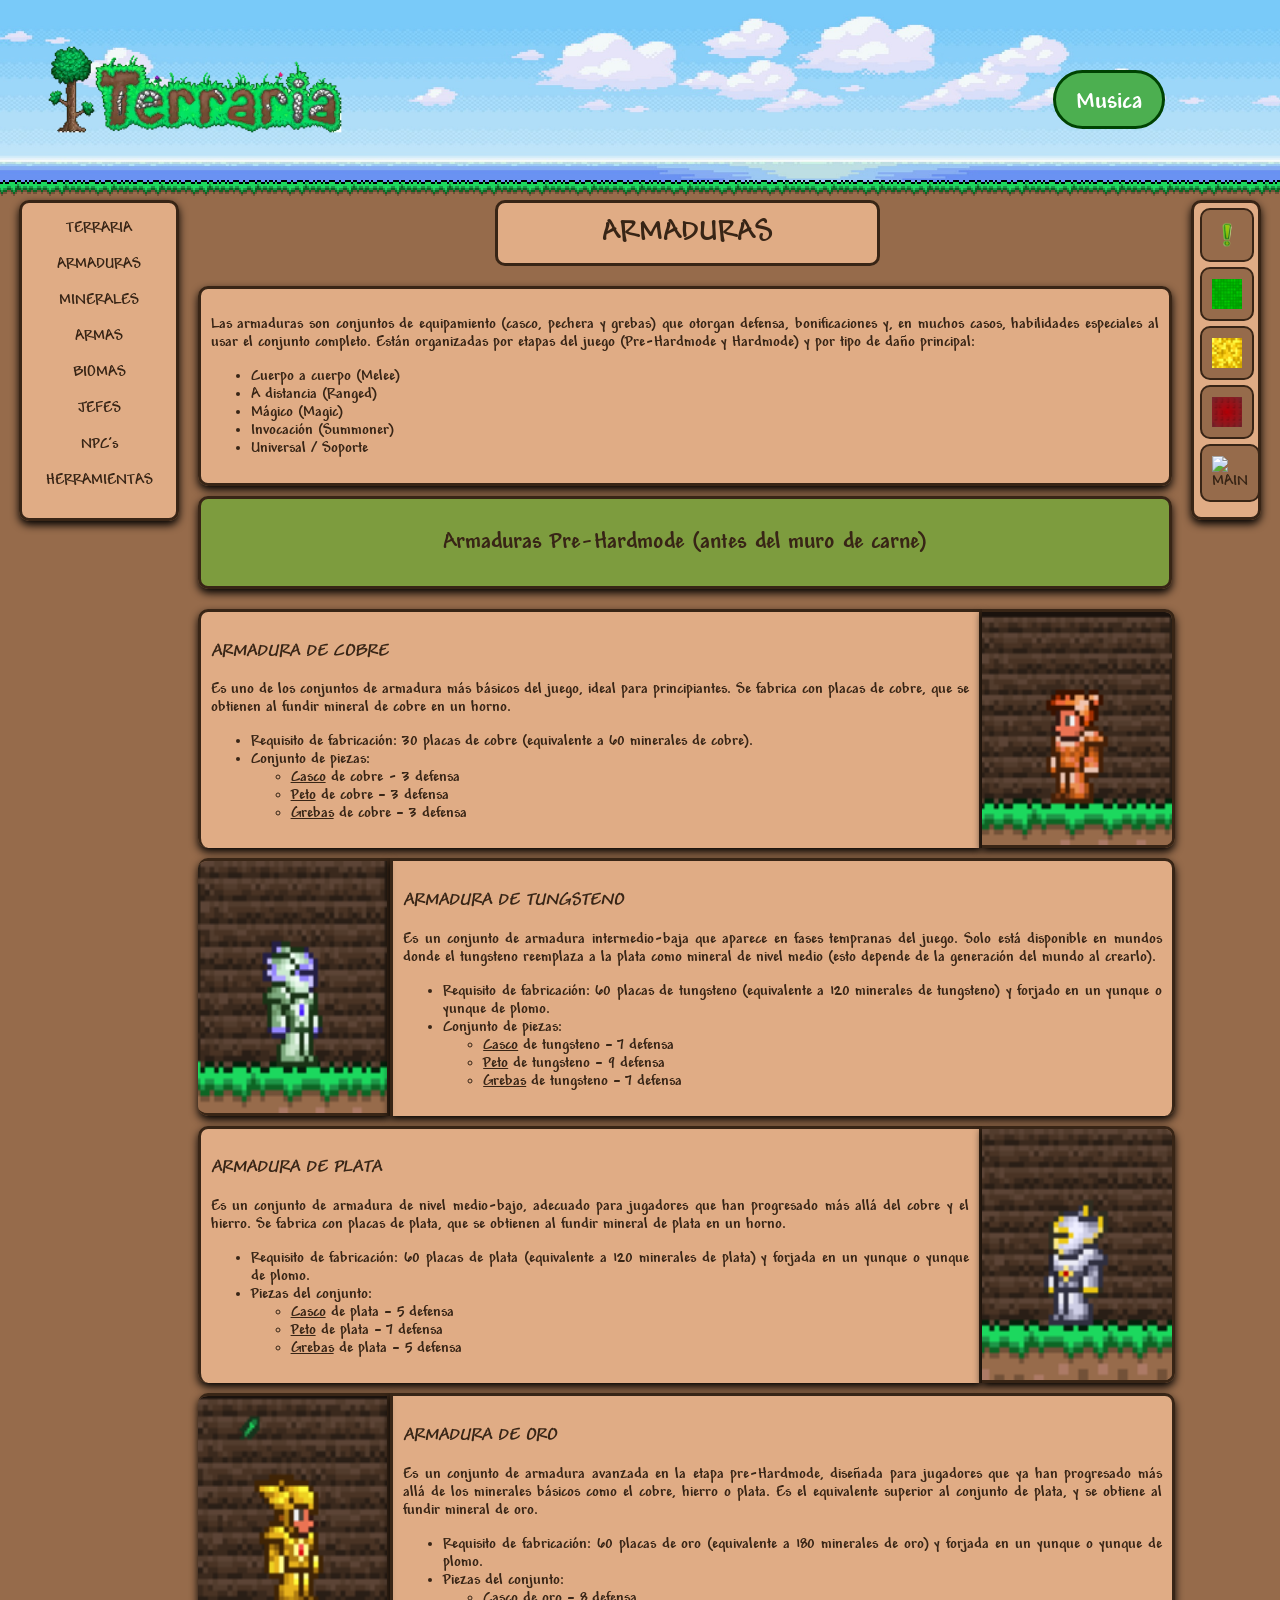
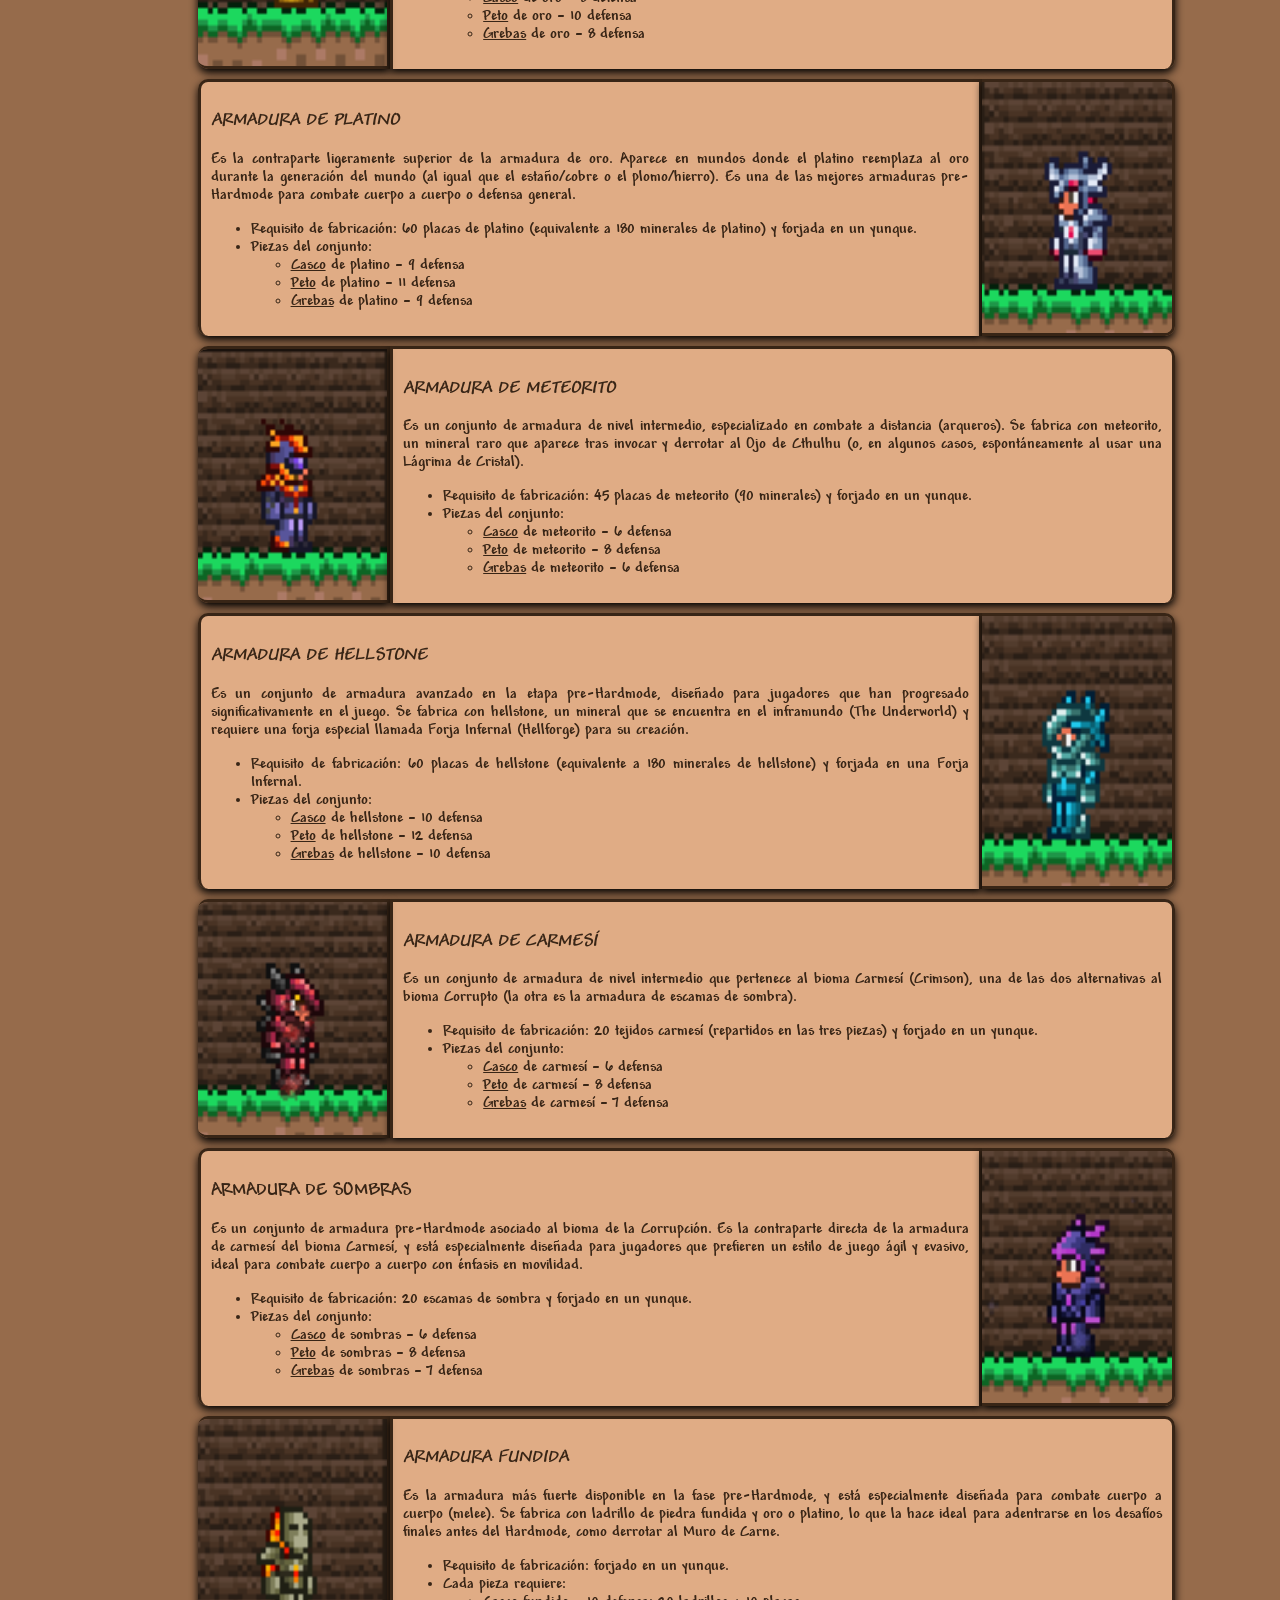
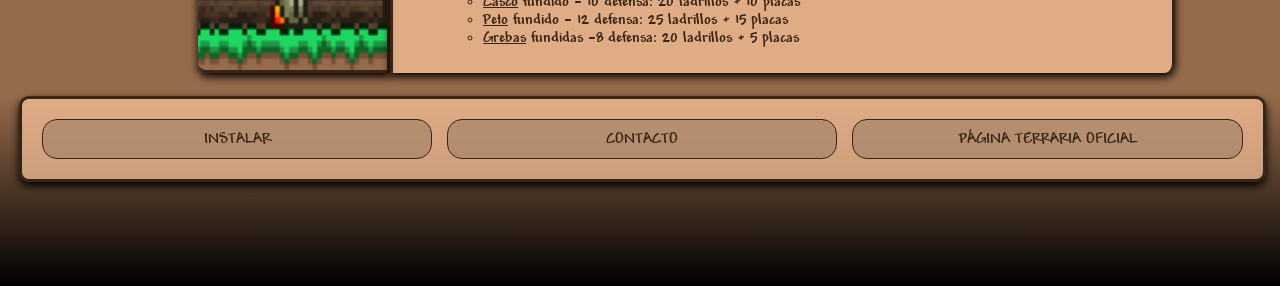
==== projecteLlenguatgesEquip1-master/html/armaduras.html @ 4b4cc801 "retoques finals" ====
<!DOCTYPE html>
<html lang="es">
<head>
    <meta charset="UTF-8">
    <title>ARMADURAS</title>
    <link rel="icon" href="img/ARBOL.jpeg" type="image/x-icon">
    <link rel="stylesheet" href="../css/principal.css">
    <link rel="stylesheet" href="../css/armaduras.css">
    <link rel="icon" href="../img/ARBOL.jpeg" type="image/x-icon">
</head>
<body>
    <div id="wrapper">
    <header id="cap">
        <div class="cesped"></div>
        <img class="logo" src="../img/LOGO.webp" alt="Logo">
        <img class="FondoCap" src="../img/NUBES3.jpg" alt="Fondo">
        
        <!-- AUDIO -->
        <audio id="miAudio" src="../img/Videos/Terraria Music - Day.mp3"></audio>
        <button id="btnAudio">Musica</button>
        <script>
        const audio = document.getElementById("miAudio");
        const btn = document.getElementById("btnAudio");

        btn.addEventListener("click", () => {
            if (audio.paused) {
            audio.play();
            btn.textContent = "Pausar";
            } else {
            audio.pause();
            btn.textContent = "Reproducir";
            }
        });
        </script>
    </header>
    <main id="cos">
        <div id="Menu1">
            <ul class="llista1">
                <li> <a href="../index.html">TERRARIA</a> </li><br>
                <li> <a href="../html/armaduras.html"> ARMADURAS </a></li><br>
                <li> <a href="../html/minerales.html">MINERALES</a></li><br>
                <li> <a href="../html/armas.html">ARMAS</a> </li><br>
                <li> <a href="../html/biomas.html">BIOMAS</a></li><br>
                <li> <a href="../html/jefes.html">JEFES</a></li><br>
                <li> <a href="../html/npcs.html">NPC's</a></li><br>
                <li> <a href="../html/herramientas.html">HERRAMIENTAS</a></li>
            </ul>
        </div>
        
        <!-- MENU SUB-ENLACES -->
        <div id="Menu2">
            <div class="menuimg2"> <a href="#Pre-Hardmode"> <img class="SubMenu" src="../img/Pre-Hard.webp" alt="Armas cuerpo a cuerpo">  </a> </div>
            <div class="menuimg2"> <a href="#BAJO"> <img class="SubMenu" src="../img/Verde.webp"  alt="Armas a distancia">  </a> </div>
            <div class="menuimg2"> <a href="#MEDIO"> <img class="SubMenu" src="../img/AMARILLO.webp" alt="Armas mágicas"> </a> </div>
            <div class="menuimg2"> <a href="#ALTO"> <img class="SubMenu" src="../img/ROJO.webp" alt="Armas de invocación"> </a> </div>
            <div class="menuimg2"> <a href="#MAIN"> <img class="SubMenu" src="../img/TREE.webp" alt="MAIN"> </a> </div>
        </div>

        <div id="cajaTit">
            <h1 id="MAIN"><strong>ARMADURAS</strong></h1>
        </div>

        <div id="caja0">
            <p>Las armaduras son conjuntos de equipamiento (casco, pechera y grebas) que otorgan defensa, bonificaciones y, en muchos casos, habilidades especiales al usar el conjunto completo. Están organizadas por etapas del juego (Pre-Hardmode y Hardmode) y por tipo de daño principal: </p>
            <ul>
                <li>Cuerpo a cuerpo (Melee) </li>
                <li>A distancia (Ranged)</li>
                <li>Mágico (Magic) </li>
                <li>Invocación (Summoner) </li>
                <li>Universal / Soporte </li>
            </ul>
        </div>

        <div id="caja00">
            <h2 id="Pre-Hardmode">Armaduras Pre-Hardmode (antes del muro de carne) </h2>
        </div>

        <div class="imgcaja">
            <div class="caja1">
                <h3 id="BAJO"><em>ARMADURA DE COBRE</em></h3>
                <p>Es uno de los conjuntos de armadura más básicos del juego, ideal para principiantes. Se fabrica con placas de cobre, que se obtienen al fundir mineral de cobre en un horno. </p>
                <ul>
                    <li>Requisito de fabricación: 30 placas de cobre (equivalente a 60 minerales de cobre). </li>
                    <li>Conjunto de piezas:</li>
                    <ul>
                        <li><span>Casco</span> de cobre - 3 defensa </li>
                        <li><span>Peto</span> de cobre – 3 defensa </li>
                        <li><span>Grebas</span> de cobre – 3 defensa</li>
                    </ul>
                </ul>
            </div>
            <img class="imagen1" src="../img/Herramientas/Armadura_Cobre.png" alt="">    
        </div>
        

        <div class="imgcaja">
            <img class="imagen2" src="../img/Herramientas/Armadura_Hierro.png" alt="">
            <div class="caja2">
                <h3><em>ARMADURA DE TUNGSTENO</em></h3>
                <p>Es un conjunto de armadura intermedio-baja que aparece en fases tempranas del juego. Solo está disponible en mundos donde el tungsteno reemplaza a la plata como mineral de nivel medio (esto depende de la generación del mundo al crearlo). </p>
                <ul>
                    <li>Requisito de fabricación: 60 placas de tungsteno (equivalente a 120 minerales de tungsteno) y forjado en un yunque o yunque de plomo. </li>
                    <li>Conjunto de piezas:</li>
                    <ul>
                        <li><span>Casco</span> de tungsteno – 7 defensa </li>
                        <li><span>Peto</span> de tungsteno – 9 defensa</li>
                        <li><span>Grebas</span> de tungsteno – 7 defensa </li>
                    </ul>
                </ul>
            </div>
        </div>

        <div class="imgcaja">
            <div class="caja1">
                <h3><em>ARMADURA DE PLATA</em></h3>
                <p>Es un conjunto de armadura de nivel medio-bajo, adecuado para jugadores que han progresado más allá del cobre y el hierro. Se fabrica con placas de plata, que se obtienen al fundir mineral de plata en un horno. </p>
                <ul>
                    <li>Requisito de fabricación: 60 placas de plata (equivalente a 120 minerales de plata) y forjada en un yunque o yunque de plomo. </li>
                    <li>Piezas del conjunto:</li>
                    <ul>
                        <li><span>Casco</span> de plata – 5 defensa </li>
                        <li><span>Peto</span> de plata – 7 defensa </li>
                        <li><span>Grebas</span> de plata – 5 defensa </li>
                    </ul>
                </ul>
            </div>
            <img class="imagen1" src="../img/Herramientas/Armadura_Plata.png" alt="Armadura de Plata">
        </div>

        <div class="imgcaja">
            <img class="imagen2" src="../img/Herramientas/Armadura_Oro.png" alt="">
            <div class="caja2">
                <h3 id="MEDIO"><em>ARMADURA DE ORO</em></h3>
                <p>Es un conjunto de armadura avanzada en la etapa pre-Hardmode, diseñada para jugadores que ya han progresado más allá de los minerales básicos como el cobre, hierro o plata. Es el equivalente superior al conjunto de plata, y se obtiene al fundir mineral de oro. </p>
                <ul>
                    <li>Requisito de fabricación: 60 placas de oro (equivalente a 180 minerales de oro) y forjada en un yunque o yunque de plomo. </li>
                    <li>Piezas del conjunto:</li>
                    <ul>
                        <li><span>Casco</span> de oro – 8 defensa </li>
                        <li><span>Peto</span> de oro – 10 defensa </li>
                        <li><span>Grebas</span> de oro – 8 defensa </li>
                    </ul>
                </ul>
            </div>
        </div>

        <div class="imgcaja">
            <div class="caja1">
                <h3><em>ARMADURA DE PLATINO</em></h3>
                <p>Es la contraparte ligeramente superior de la armadura de oro. Aparece en mundos donde el platino reemplaza al oro durante la generación del mundo (al igual que el estaño/cobre o el plomo/hierro). Es una de las mejores armaduras pre-Hardmode para combate cuerpo a cuerpo o defensa general. </p>
                <ul>
                    <li>Requisito de fabricación: 60 placas de platino (equivalente a 180 minerales de platino) y forjada en un yunque. </li>
                    <li>Piezas del conjunto:</li>
                    <ul>
                        <li><span>Casco</span> de platino – 9 defensa </li>
                        <li><span>Peto</span> de platino – 11 defensa </li>
                        <li><span>Grebas</span> de platino – 9 defensa </li>
                    </ul>
                </ul>
            </div>
            <img class="imagen1" src="../img/Herramientas/Armadura_Platino.png" alt="Armadura de Platino">
        </div>

        <div class="imgcaja">
            <img class="imagen2" src="../img/Herramientas/Armadura_Meteorito.png" alt="Armadura de Meteorito">
            <div class="caja2">
                <h3><em>ARMADURA DE METEORITO</em></h3>
                <p>Es un conjunto de armadura de nivel intermedio, especializado en combate a distancia (arqueros). Se fabrica con meteorito, un mineral raro que aparece tras invocar y derrotar al Ojo de Cthulhu (o, en algunos casos, espontáneamente al usar una Lágrima de Cristal). </p>
                <ul>
                    <li>Requisito de fabricación: 45 placas de meteorito (90 minerales) y forjado en un yunque. </li>
                    <li>Piezas del conjunto: </li>
                    <ul>
                        <li><span>Casco</span> de meteorito – 6 defensa </li>
                        <li><span>Peto</span> de meteorito – 8 defensa </li>
                        <li><span>Grebas</span> de meteorito – 6 defensa </li>
                    </ul>
                </ul>
            </div>
        </div>

        <div class="imgcaja">
            <div class="caja1">
                <h3><em>ARMADURA DE HELLSTONE</em></h3>
                <p>Es un conjunto de armadura avanzado en la etapa pre-Hardmode, diseñado para jugadores que han progresado significativamente en el juego. Se fabrica con hellstone, un mineral que se encuentra en el inframundo (The Underworld) y requiere una forja especial llamada Forja Infernal (Hellforge) para su creación. </p>
                <ul>
                    <li>Requisito de fabricación: 60 placas de hellstone (equivalente a 180 minerales de hellstone) y forjada en una Forja Infernal. </li>
                    <li>Piezas del conjunto:</li>
                    <ul>
                        <li><span>Casco</span> de hellstone – 10 defensa </li>
                        <li><span>Peto</span> de hellstone – 12 defensa </li>
                        <li><span>Grebas</span> de hellstone – 10 defensa </li>
                    </ul>
                </ul>
            </div>
            <img class="imagen1" src="../img/Herramientas/Armadura_Heallstone.png" alt="Armadura de Hellstone">
        </div>

        <div class="imgcaja">
            <img class="imagen2" src="../img/Herramientas/Armadura_Carmesí.png" alt="">
            <div class="caja2">
                <h3 id="ALTO"><em>ARMADURA DE CARMESÍ</em></h3>
                <p>Es un conjunto de armadura de nivel intermedio que pertenece al bioma Carmesí (Crimson), una de las dos alternativas al bioma Corrupto (la otra es la armadura de escamas de sombra). </p>
                <ul>
                    <li>Requisito de fabricación: 20 tejidos carmesí (repartidos en las tres piezas) y forjado en un yunque. </li>
                    <li>Piezas del conjunto: </li>
                    <ul>
                        <li><span>Casco</span> de carmesí – 6 defensa </li>
                        <li><span>Peto</span> de carmesí – 8 defensa </li>
                        <li><span>Grebas</span> de carmesí – 7 defensa </li>
                    </ul>
                </ul>
            </div>
        </div>

        <div class="imgcaja">
            <div class="caja1">
                <h3><em></em>ARMADURA DE SOMBRAS</em></h3>
                <p>Es un conjunto de armadura pre-Hardmode asociado al bioma de la Corrupción. Es la contraparte directa de la armadura de carmesí del bioma Carmesí, y está especialmente diseñada para jugadores que prefieren un estilo de juego ágil y evasivo, ideal para combate cuerpo a cuerpo con énfasis en movilidad.</p>
                <ul>
                    <li>Requisito de fabricación: 20 escamas de sombra y forjado en un yunque.</li>
                    <li>Piezas del conjunto:  </li>
                    <ul>
                        <li><span>Casco</span> de sombras – 6 defensa </li>
                        <li><span>Peto</span> de sombras – 8 defensa </li>
                        <li><span>Grebas</span> de sombras – 7 defensa </li>
                    </ul>
                </ul>
            </div>
            <img class="imagen1" src="../img/Herramientas/Armadura_Sombras.png" alt="Armadura de Sombras">
        </div>

        <div class="imgcaja1">
            <img class="imagen2" src="../img/Herramientas/Armadura_Fundida.png" alt="Armadura Fundida">
            <div class="caja2">
                <h3><em>ARMADURA FUNDIDA</em></h3>
                <p>Es la armadura más fuerte disponible en la fase pre-Hardmode, y está especialmente diseñada para combate cuerpo a cuerpo (melee). Se fabrica con ladrillo de piedra fundida y oro o platino, lo que la hace ideal para adentrarse en los desafíos finales antes del Hardmode, como derrotar al Muro de Carne. </p>
                <ul>
                    <li>Requisito de fabricación: forjado en un yunque.</li>
                    <li>Cada pieza requiere: </li>
                    <ul>
                        <li><span>Casco</span> fundido – 10 defensa: 20 ladrillos + 10 placas</li>
                        <li><span>Peto</span> fundido – 12 defensa: 25 ladrillos + 15 placas</li>
                        <li><span>Grebas</span> fundidas –8 defensa: 20 ladrillos + 5 placas</li>
                    </ul>
                </ul>
            </div>
        </div>

    </main>
    <footer id="peu">
        <div id="MenuPeu">
            <div class="dinspeu"><a href="https://store.steampowered.com/app/105600/Terraria/">INSTALAR</a></div>
            <div class="dinspeu"><a>CONTACTO</a></div>
            <div class="dinspeu"><a href="https://terraria.org/">PÁGINA TERRARIA OFICIAL</a></div>
        </div>
    </footer>
</body>
</html>
---- projecteLlenguatgesEquip1-master/css/principal.css ----
html{
    margin: 0;
    padding: 0;
    background-color: #966b4b;
    font-family: Andy;
    color: #382516;
}

#wrapper {
    width: 100%;
    margin:0 auto;
}

@font-face {
        font-family: 'Andy';
        src: url('../img/Letra/Terraria-Font/ANDYB.TTF');
}

/* AUDIO */

#btnAudio {
    background-color: #4CAF50;
    border: solid 3px #004302;
    color: white;
    padding: 15px 20px 10px 20px;
    border-radius: 30px;
    cursor: pointer;
    font-size: 25px;
    position: fixed;
    right: 9%;
    top: 70px;
    font-family: Andy;
}

#btnAudio:hover {
    background-color: #45a049;
}

/* Ajuste para anclas (cabecera fija) */

h3, h2, h1[id] {
    scroll-margin-top: 229px;
}


/* BODY */

#cap{
    position: fixed;
    height: 200px;
    width: 100%;
    top: -5px;
    left: -5px;
    background: linear-gradient(
        rgba(150, 107, 75, 1),
        rgba(26, 26, 46, 0)
    );
    background-image: url(../img/CESPED.webp), url(../img/NUBES3.jpg);
    background-size:auto,100% 100%;
    background-position:right,bottom,center;
    background-repeat:no-repeat,repeat-x,no-repeat;
}

#cos{
    background-color: #966b4b;
    margin-top:200px;
    height: auto;
}

#peu{
    height: 190px;
    width: 100%;
    background:
        linear-gradient(to bottom,rgba(150, 107, 75, 0.8),rgb(0, 0, 0, 1));
    margin-left: -8px;
    margin-bottom: -10px;
    padding-right: 16px;
}

/*  IMÁGENES    */

.logo{
    position: absolute;
    width: 300px;
    height: auto;
    margin-left: 50px;
    margin-top: 10px;
}

.cesped{
    width: 101%;
    height: 50px;
    background-image: url(../img/CESPED.webp);
    background-repeat: repeat-x;
    bottom: -35px;
    position: absolute;
}

.cespedFoter{
    top: -35px;
    left: -5px;
    width: 101%;
    height: 50px;
    background-image: url(../img/CESPED.webp);
    background-repeat: repeat-x;
    position: relative;
    scale: calc(-1);
    padding-right: 6px;
}

.FondoCap{
    width: 101%;
    height: 200px;
    z-index: -1;
}

/*  MENÚ PRINCIPAL   */

#Menu1 {
    position: fixed;
    left: 1.5%;
    background-color: rgba(255, 200, 158, 0.7);
    border: solid 3.5px #382516;
    width: 12%;
    border-radius: 10px;
    margin-top: 0px;
    height: 315px;
    box-shadow: 0 4px 8px rgba(0, 0, 0, 1);
    text-align: center;
}

ul.llista1{
    list-style-type: none;
    margin-left: -39px;
}


a:hover{
    color: rgb(255, 255, 255);
    text-decoration: underline;
    cursor: pointer;
}

a{
    text-decoration: none;
    color: inherit;
}

/* MENÚ PEU */

#MenuPeu{
    background-color: rgba(255, 200, 158, 0.7);
    box-shadow: 0 4px 8px rgba(0, 0, 0, 1);
    border: solid 3.5px #382516;
    border-radius: 10px;
    text-align: center;
    width: 95%;
    height: auto;
    margin-left: 1.5%;
    display: flex;
    gap: 15px;
    padding: 20px;
}

.dinspeu{
    position: relative;
    background-color: rgba(167, 132, 105, 0.7);
    flex: 1;
    border-radius: 15px;
    border: solid 1.5px #382516;
    display: flex;
    justify-content: center;
    align-items: center;
    padding: 10px 20px;
}

.dinspeu:hover{
    background-color:rgba(62, 48, 38, 0.7);
    color: white;
    
}

/*  CAJA PRINCIPAL  */

.caja{
    width: 75%;
    height: auto;
    background-color: rgba(255, 200, 158, 0.7);
    border: solid 3.5px #382516;
    text-align: justify;
    padding: 10px;
    margin-top: 10px;
    margin-left: 15%;
    margin-bottom: 10px;
    border-radius: 10px;
    box-shadow: 0 4px 8px rgba(0, 0, 0, 1);
}
---- projecteLlenguatgesEquip1-master/css/armaduras.css ----
/* MENÚ SECUNDARIO */
#Menu2 {
    position: fixed;
    right: 1.5%;
    background-color: rgba(255, 200, 158, 0.7);
    color: #382516;
    border: solid 3.5px #382516;
    width: 5%;
    border-radius: 10px;
    margin-top: -1px;
    box-shadow: 0 4px 8px rgba(0, 0, 0, 1);
    margin:auto;
    padding: auto;
    height: 308.5px;
    padding-top: 5px;
}

.menuimg2 {
    margin-right: 25px;
}

.SubMenu {
    background-color:rgba(150, 107, 75, 1);
    border: solid 2px #382516;
    border-radius: 10px;
    padding: 10px;
    margin-left: 15%;
    width: 30px;
    height: 30px;
}

ul.llista{
    list-style-type: none;
    margin-left: -35px;
    margin-top: 20px;
}

/*  CAJAS DEL MAIN  */

#cajaTit {
    width: 30%;
    height: 60px;
    background-color: rgba(255, 200, 158, 0.7);
    border: solid 3.5px #382516;
    display: flex;
    justify-content: center;
    align-items: center;
    margin-left: 38.5%;
    margin-bottom: 20px;
    border-radius: 10px;
}

.imgcaja {
    display: flex;
}

#caja0 {
    width: 75%;
    height: auto;
    background-color: rgba(255, 200, 158, 0.7);
    border: solid 3.5px #382516;
    text-align: justify;
    padding: 10px;
    margin-top: 10px;
    margin-left: 15%;
    margin-bottom: 10px;
    border-radius: 10px;
    box-shadow: 0 4px 8px rgba(0, 0, 0, 1);
}

#caja00 {
    width: 75%;
    height: auto;
    background-color: rgba(103, 206, 51, 0.5);
    border: solid 3.5px #382516;
    text-align: center;
    padding: 10px;
    margin-top: 10px;
    margin-left: 15%;
    margin-bottom: 10px;
    border-radius: 10px;
    box-shadow: 0 4px 8px rgba(0, 0, 0, 1);
}

.imgcaja0 {
    display: flex;
}

.imgcaja1 {
    display: flex;
    margin-bottom: 23px;
}

.caja1 { /* 75% total */
    float: left;
    width: 60%;
    height: auto;
    background-color: rgba(255, 200, 158, 0.7);
    border: solid 3.5px #382516;
    border-bottom: none;
    text-align: justify;
    padding: 10px;
    margin-top: 10px;
    margin-left: 15%;
    margin-bottom: 0px;
    border-radius: 10px 0px 0px 10px;
    box-shadow: 0 4px 8px rgba(0, 0, 0, 1);
}

.imagen1 {
    width: 15%;
    height: auto;
    background-color: rgba(255, 200, 158, 0.7);
    border: solid 3.5px #382516;
    border-radius: 0px 10px 10px 0px;
    border-left: none;
    margin-top: 10px;
    margin-bottom: 0px;
    box-shadow: 0 4px 8px rgba(0, 0, 0, 1);  
}

.caja2 {
    float: right;
    width: 60%;
    height: auto;
    background-color: rgba(255, 200, 158, 0.7);
    border: solid 3.5px #382516;
    border-bottom: none;
    text-align: justify;
    padding: 10px;
    margin-top: 10px;
    margin-bottom: 0px;
    border-radius: 0px 10px 10px 0px;
    box-shadow: 0 4px 8px rgba(0, 0, 0, 1);
}

.imagen2 {
    width: 15%;
    height: auto;
    background-color: rgba(255, 200, 158, 0.7);
    border: solid 3.5px #382516;
    border-radius: 10px 0px 0px 10px;
    border-left: none;
    margin-top: 10px;
    margin-bottom: 0px;
    box-shadow: 0 4px 8px rgba(0, 0, 0, 1);
    margin-left: 15%;
}

span{
    text-decoration: underline;
}
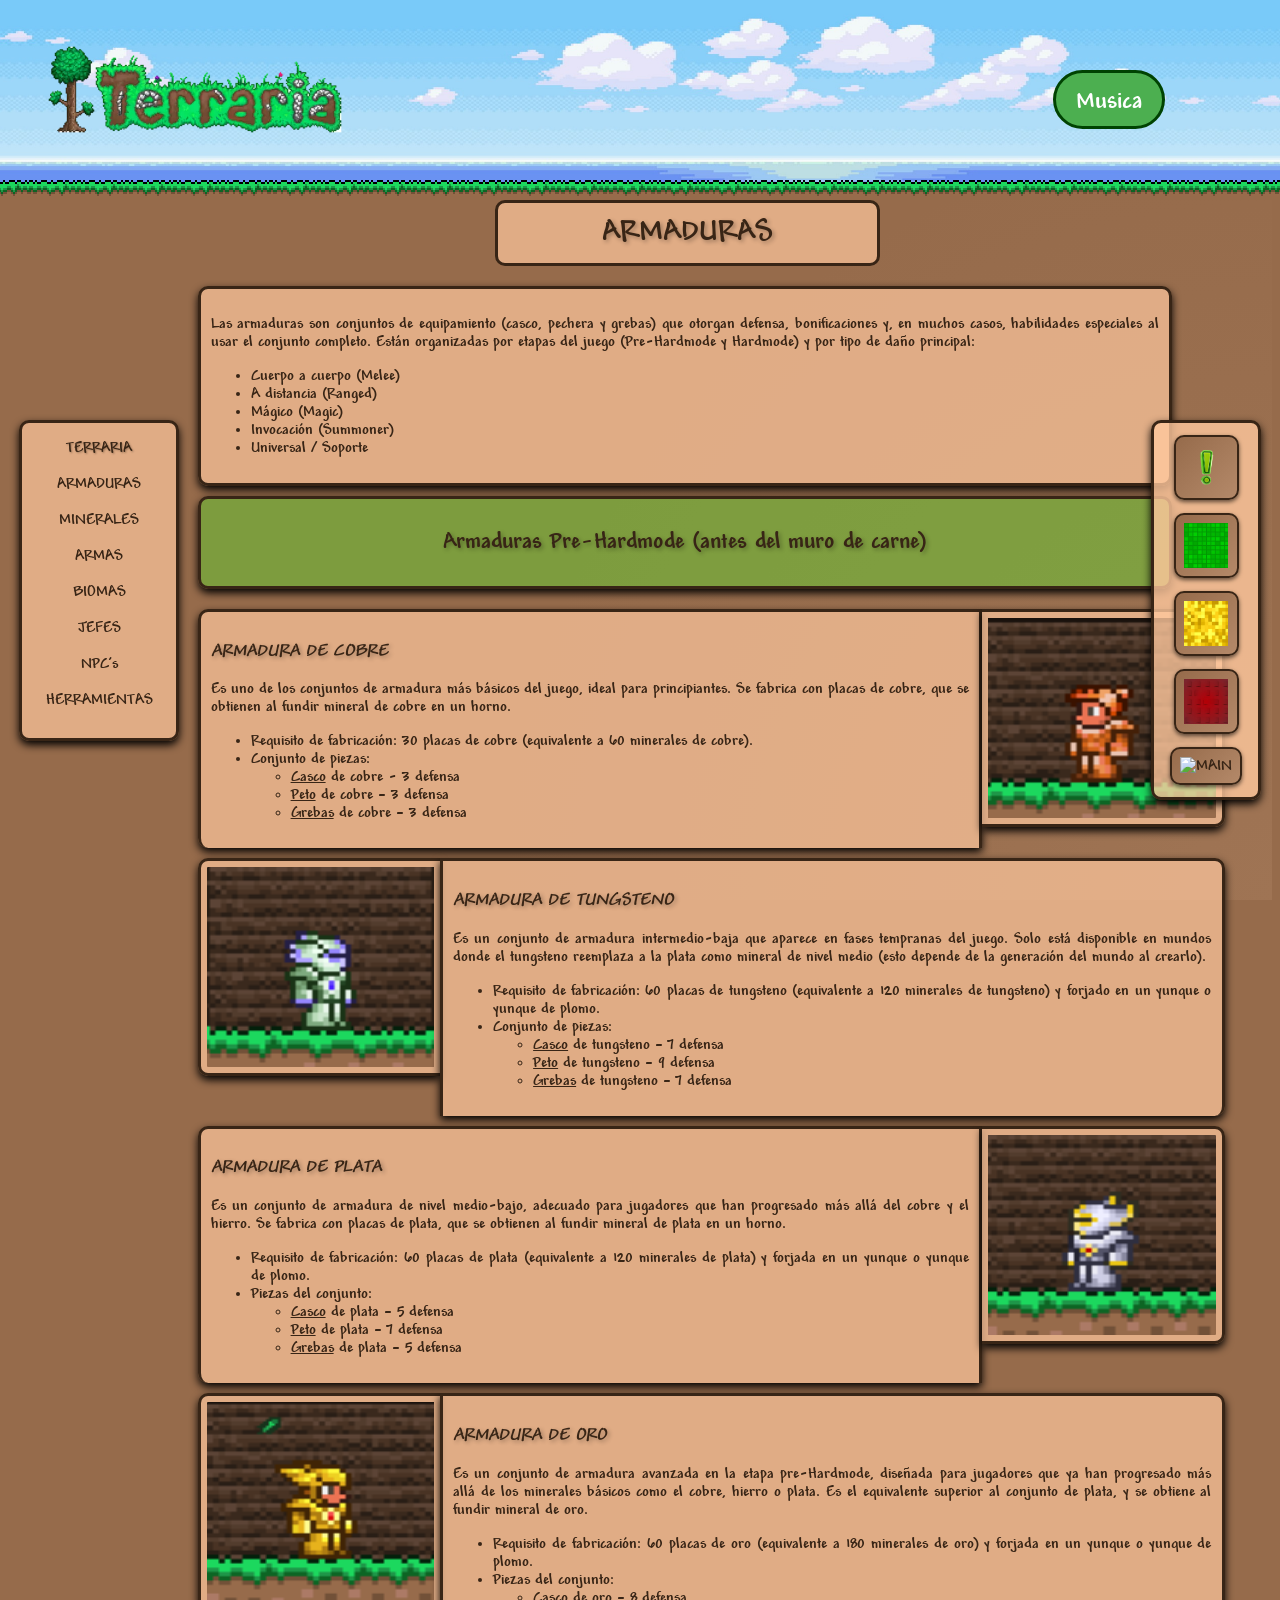
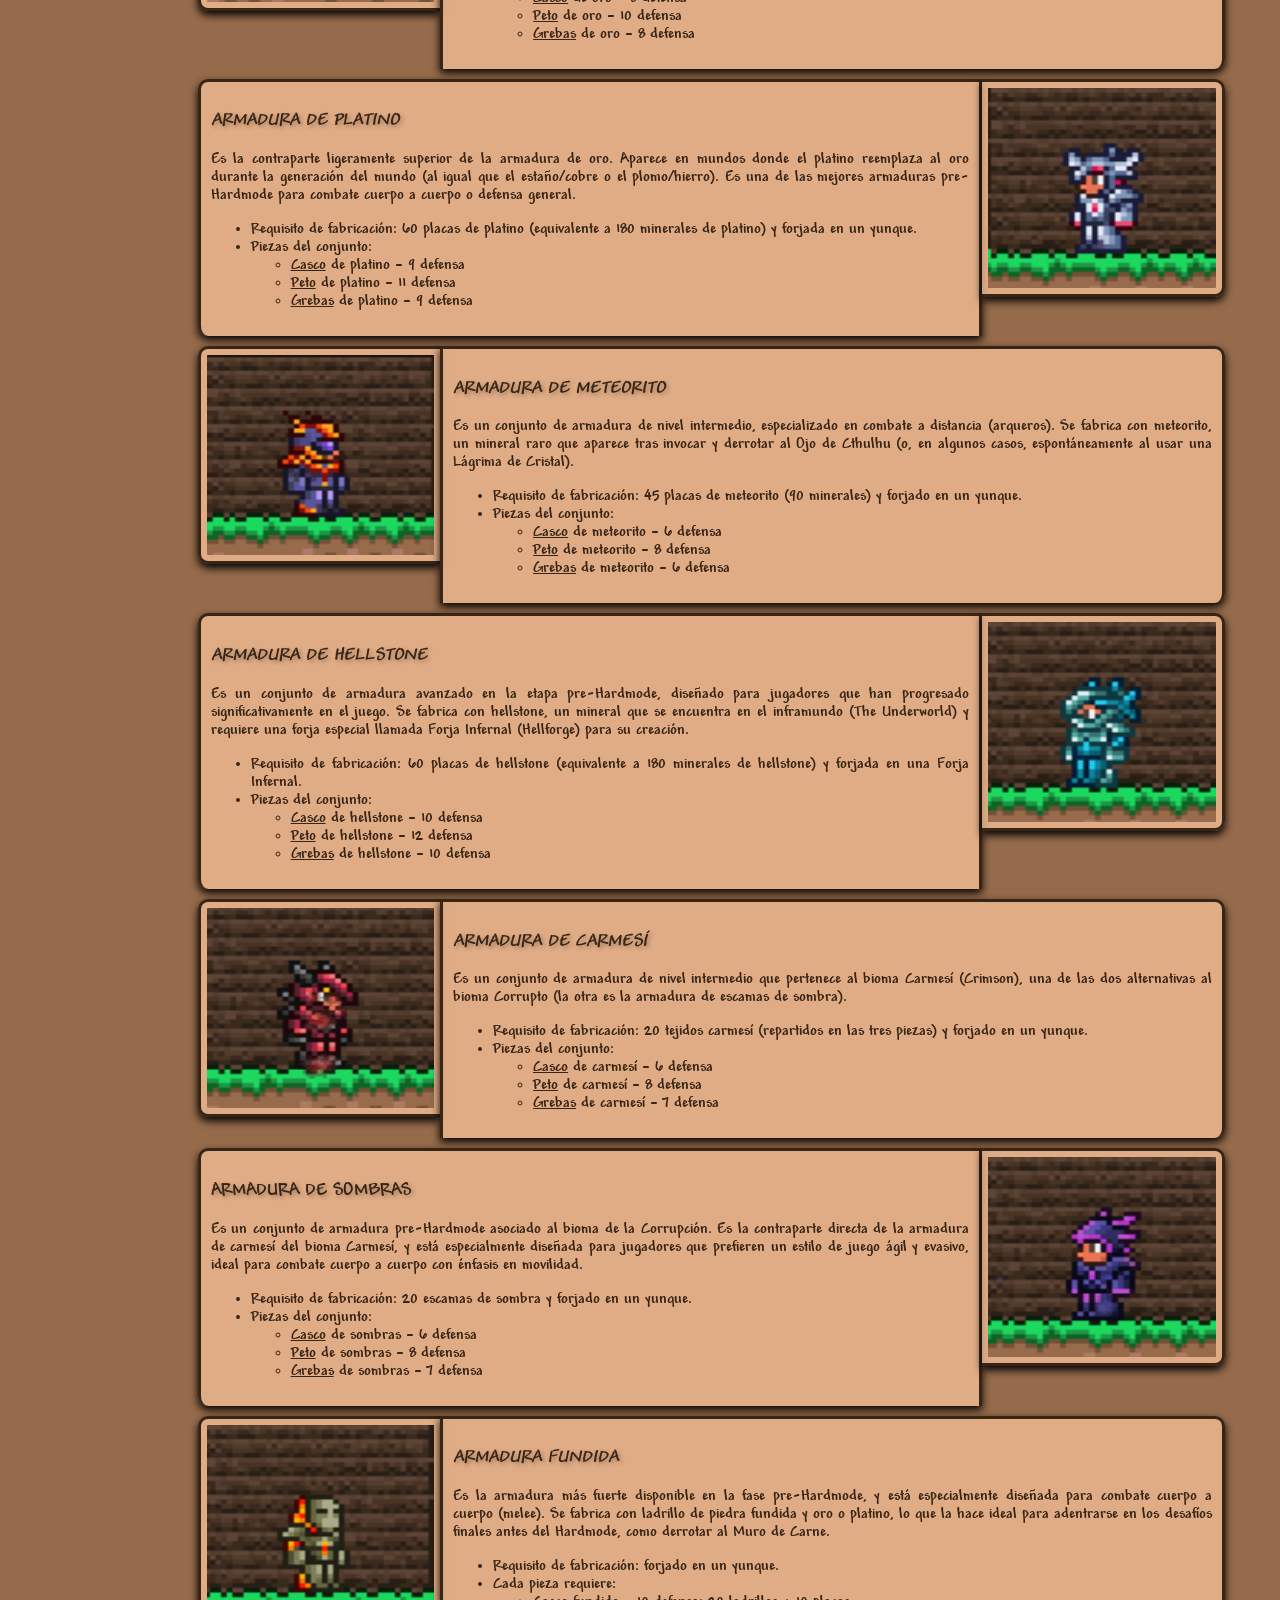
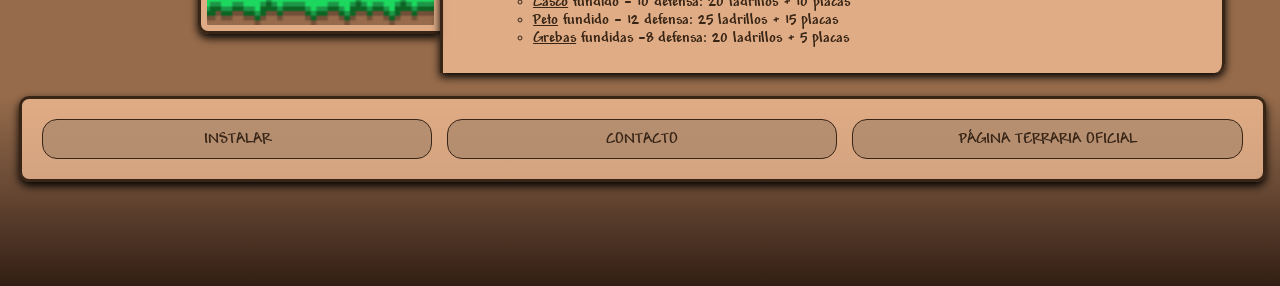
==== commit b54b0401: "cambios generles yerai" ====
--- a/projecteLlenguatgesEquip1-master/html/armaduras.html
+++ b/projecteLlenguatgesEquip1-master/html/armaduras.html
@@ -250,7 +250,7 @@
     <footer id="peu">
         <div id="MenuPeu">
             <div class="dinspeu"><a href="https://store.steampowered.com/app/105600/Terraria/">INSTALAR</a></div>
-            <div class="dinspeu"><a>CONTACTO</a></div>
+            <div class="dinspeu"><a href="html/contacto.html" >CONTACTO</a></div>
             <div class="dinspeu"><a href="https://terraria.org/">PÁGINA TERRARIA OFICIAL</a></div>
         </div>
     </footer>
--- a/projecteLlenguatgesEquip1-master/css/principal.css
+++ b/projecteLlenguatgesEquip1-master/css/principal.css
@@ -65,6 +65,10 @@
     background-color: #966b4b;
     margin-top:200px;
     height: auto;
+    background-image: 
+        radial-gradient(circle at 100% 100%, rgba(180, 137, 105, 0.3) 0%, transparent 50%);
+    background-repeat: no-repeat;
+    background-attachment: fixed;
 }
 
 #peu{
@@ -123,10 +127,11 @@
     border: solid 3.5px #382516;
     width: 12%;
     border-radius: 10px;
-    margin-top: 0px;
+    margin-top: 220px;
     height: 315px;
     box-shadow: 0 4px 8px rgba(0, 0, 0, 1);
     text-align: center;
+    z-index: 100;
 }
 
 ul.llista1{
@@ -196,4 +201,38 @@
     box-shadow: 0 4px 8px rgba(0, 0, 0, 1);
 }
 
-
+/* ===== CSS3 EFFECTS ===== */
+
+/* Text-shadow para títulos */
+h1, h2, h3 {
+    text-shadow: 2px 2px 4px rgba(0, 0, 0, 0.3);
+}
+
+#Menu1 .llista1 li a {
+    transition: all 0.3s ease;
+}
+
+#Menu1 .llista1 li:first-child a {
+    text-shadow: 1px 1px 2px rgba(56, 37, 22, 0.4);
+}
+
+/* Radial-gradient en elemento decorativo */
+.cespedFoter {
+    background: radial-gradient(circle at center, rgba(200, 150, 100, 0.5), rgba(100, 70, 50, 0.8));
+    border-radius: 50%;
+}
+
+/* Múltiples transforms en botón de audio */
+#btnAudio {
+    transition: all 0.3s ease;
+}
+
+#btnAudio:active {
+    transform: scale(0.95);
+}
+
+/* Gradient adicional en footer */
+#peu {
+    background: linear-gradient(to bottom, rgba(150, 107, 75, 0.9) 0%, rgba(100, 70, 50, 0.95) 50%, rgba(50, 30, 20, 1) 100%);
+}
+
--- a/projecteLlenguatgesEquip1-master/css/armaduras.css
+++ b/projecteLlenguatgesEquip1-master/css/armaduras.css
@@ -2,31 +2,48 @@
 #Menu2 {
     position: fixed;
     right: 1.5%;
-    background-color: rgba(255, 200, 158, 0.7);
+    background-color: rgba(255, 200, 158, 0.8);
     color: #382516;
     border: solid 3.5px #382516;
-    width: 5%;
+    width: 80px;
     border-radius: 10px;
-    margin-top: -1px;
+    margin-top: 220px;
     box-shadow: 0 4px 8px rgba(0, 0, 0, 1);
-    margin:auto;
-    padding: auto;
-    height: 308.5px;
-    padding-top: 5px;
+    height: auto;
+    padding: 12px;
+    display: flex;
+    flex-direction: column;
+    align-items: center;
+    gap: 8px;
+    z-index: 100;
 }
 
 .menuimg2 {
-    margin-right: 25px;
+    display: flex;
+    justify-content: center;
+    align-items: center;
+    transition: transform 0.3s ease;
+}
+
+.menuimg2:hover {
+    transform: scale(1.1);
 }
 
 .SubMenu {
-    background-color:rgba(150, 107, 75, 1);
+    background: linear-gradient(135deg, rgba(150, 107, 75, 1), rgba(180, 137, 105, 1));
     border: solid 2px #382516;
     border-radius: 10px;
-    padding: 10px;
-    margin-left: 15%;
-    width: 30px;
-    height: 30px;
+    padding: 8px;
+    width: 45px;
+    height: 45px;
+    object-fit: contain;
+    transition: all 0.3s ease;
+    box-shadow: 0 2px 4px rgba(0, 0, 0, 0.6);
+}
+
+.SubMenu:hover {
+    box-shadow: 0 4px 8px rgba(255, 200, 100, 0.8);
+    transform: rotate(5deg);
 }
 
 ul.llista{
@@ -108,15 +125,20 @@
 }
 
 .imagen1 {
-    width: 15%;
-    height: auto;
+    width: 18%;
+    height: 200px;
     background-color: rgba(255, 200, 158, 0.7);
     border: solid 3.5px #382516;
     border-radius: 0px 10px 10px 0px;
     border-left: none;
     margin-top: 10px;
     margin-bottom: 0px;
-    box-shadow: 0 4px 8px rgba(0, 0, 0, 1);  
+    box-shadow: 0 4px 8px rgba(0, 0, 0, 1);
+    overflow: hidden;
+    display: flex;
+    align-items: center;
+    justify-content: center;
+    padding: 6px;
 }
 
 .caja2 {
@@ -135,16 +157,21 @@
 }
 
 .imagen2 {
-    width: 15%;
-    height: auto;
+    width: 18%;
+    height: 200px;
     background-color: rgba(255, 200, 158, 0.7);
     border: solid 3.5px #382516;
     border-radius: 10px 0px 0px 10px;
-    border-left: none;
+    border-right: none;
     margin-top: 10px;
     margin-bottom: 0px;
     box-shadow: 0 4px 8px rgba(0, 0, 0, 1);
     margin-left: 15%;
+    overflow: hidden;
+    display: flex;
+    align-items: center;
+    justify-content: center;
+    padding: 6px;
 }
 
 span{
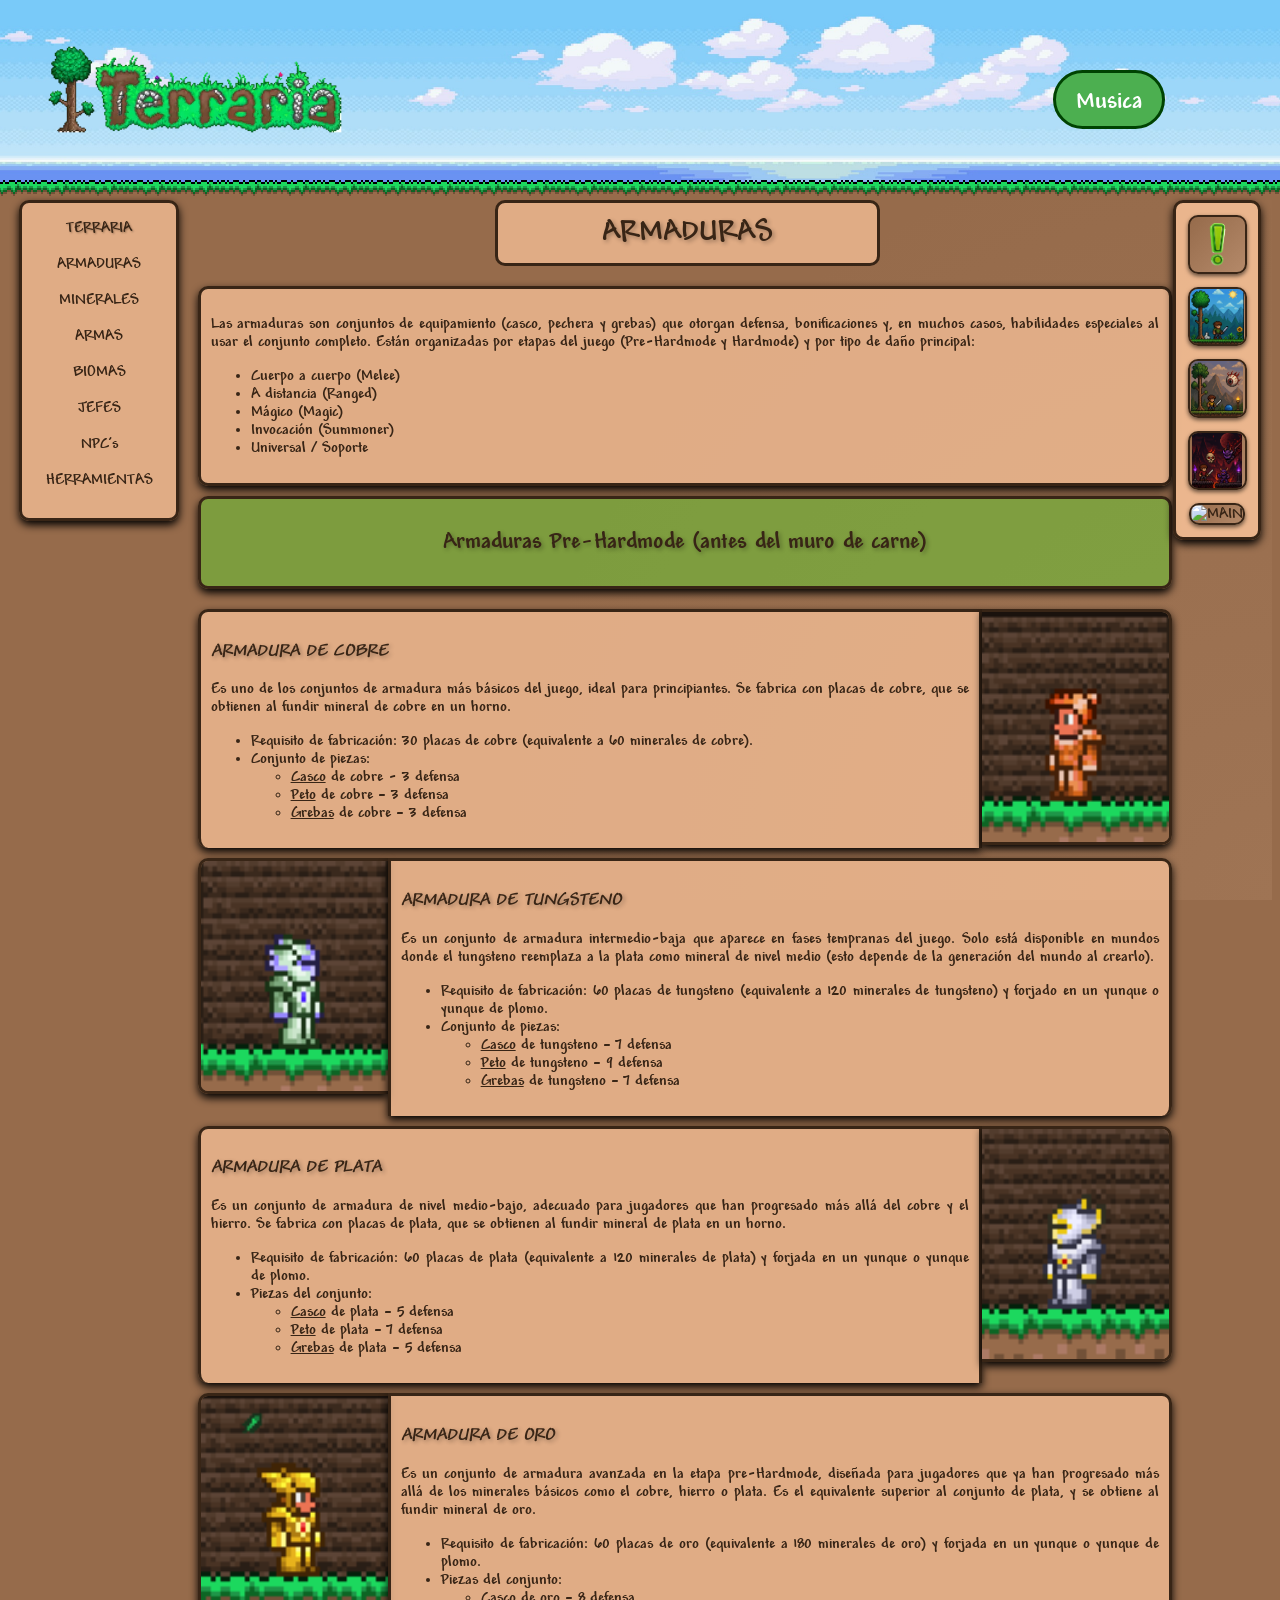
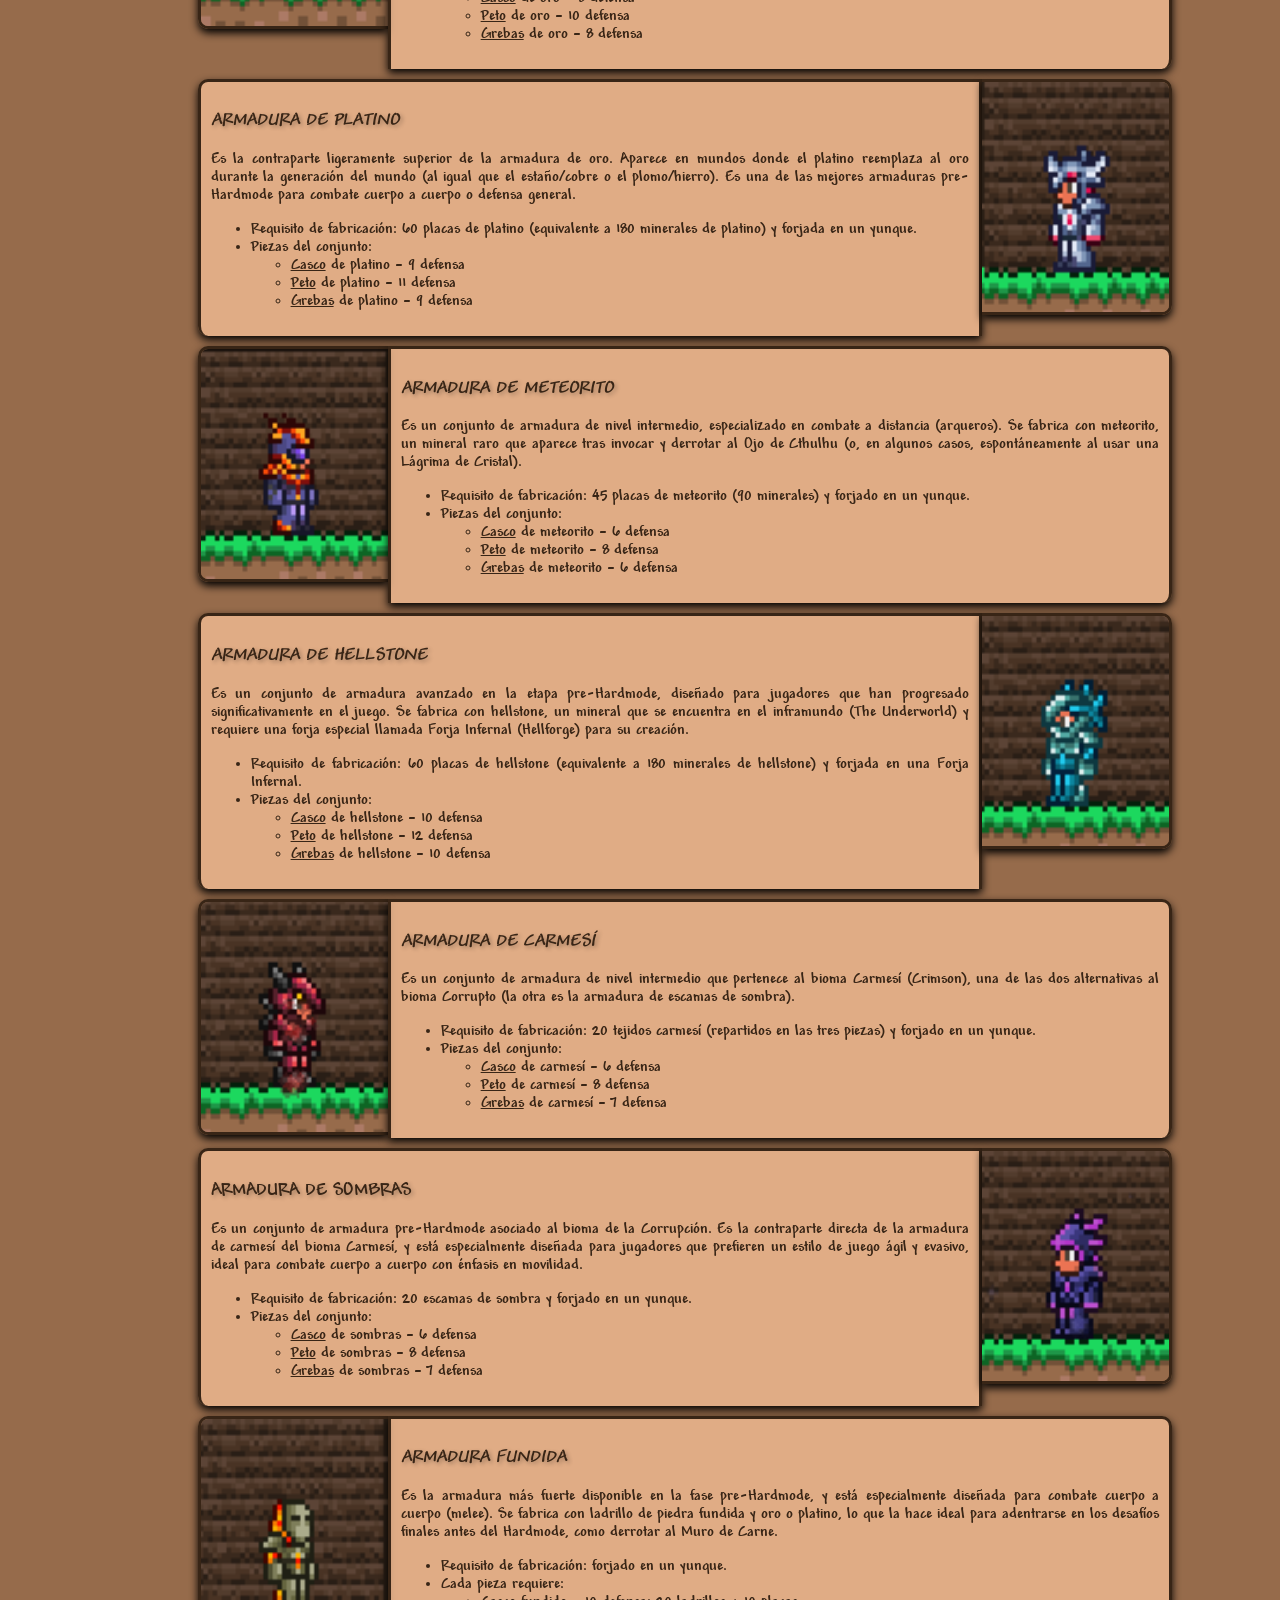
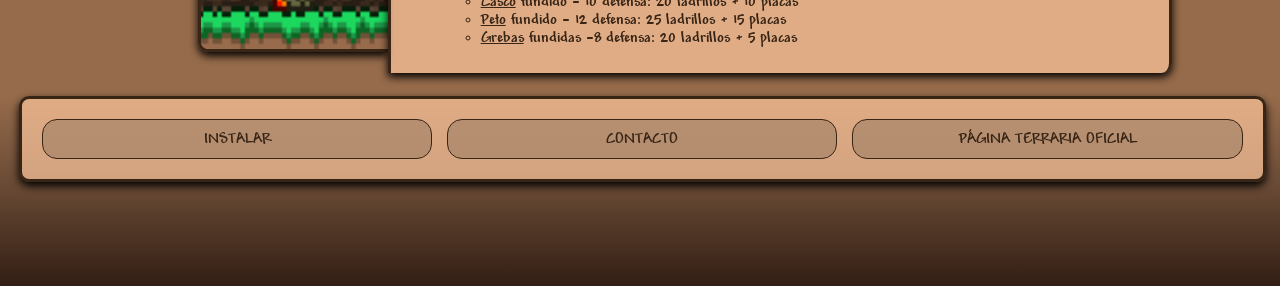
==== commit eff97389: "menus pequeños Co-authored-by: Copilot <copilot@github.com>" ====
--- a/projecteLlenguatgesEquip1-master/html/armaduras.html
+++ b/projecteLlenguatgesEquip1-master/html/armaduras.html
@@ -50,9 +50,9 @@
         <!-- MENU SUB-ENLACES -->
         <div id="Menu2">
             <div class="menuimg2"> <a href="#Pre-Hardmode"> <img class="SubMenu" src="../img/Pre-Hard.webp" alt="Armas cuerpo a cuerpo">  </a> </div>
-            <div class="menuimg2"> <a href="#BAJO"> <img class="SubMenu" src="../img/Verde.webp"  alt="Armas a distancia">  </a> </div>
-            <div class="menuimg2"> <a href="#MEDIO"> <img class="SubMenu" src="../img/AMARILLO.webp" alt="Armas mágicas"> </a> </div>
-            <div class="menuimg2"> <a href="#ALTO"> <img class="SubMenu" src="../img/ROJO.webp" alt="Armas de invocación"> </a> </div>
+            <div class="menuimg2"> <a href="#BAJO"> <img class="SubMenu" src="../img/facilterry.png"  alt="Armas a distancia">  </a> </div>
+            <div class="menuimg2"> <a href="#MEDIO"> <img class="SubMenu" src="../img/medioterry.png" alt="Armas mágicas"> </a> </div>
+            <div class="menuimg2"> <a href="#ALTO"> <img class="SubMenu" src="../img/dificilterry.png" alt="Armas de invocación"> </a> </div>
             <div class="menuimg2"> <a href="#MAIN"> <img class="SubMenu" src="../img/TREE.webp" alt="MAIN"> </a> </div>
         </div>
 
--- a/projecteLlenguatgesEquip1-master/css/principal.css
+++ b/projecteLlenguatgesEquip1-master/css/principal.css
@@ -127,7 +127,7 @@
     border: solid 3.5px #382516;
     width: 12%;
     border-radius: 10px;
-    margin-top: 220px;
+    margin-top: 0px;
     height: 315px;
     box-shadow: 0 4px 8px rgba(0, 0, 0, 1);
     text-align: center;
--- a/projecteLlenguatgesEquip1-master/css/armaduras.css
+++ b/projecteLlenguatgesEquip1-master/css/armaduras.css
@@ -3,11 +3,10 @@
     position: fixed;
     right: 1.5%;
     background-color: rgba(255, 200, 158, 0.8);
-    color: #382516;
     border: solid 3.5px #382516;
-    width: 80px;
+    width: 4.5%;
     border-radius: 10px;
-    margin-top: 220px;
+    margin-top: 0px;
     box-shadow: 0 4px 8px rgba(0, 0, 0, 1);
     height: auto;
     padding: 12px;
@@ -33,9 +32,9 @@
     background: linear-gradient(135deg, rgba(150, 107, 75, 1), rgba(180, 137, 105, 1));
     border: solid 2px #382516;
     border-radius: 10px;
-    padding: 8px;
-    width: 45px;
-    height: 45px;
+    padding: 0px;
+    width: 55px;
+    height: 55px;
     object-fit: contain;
     transition: all 0.3s ease;
     box-shadow: 0 2px 4px rgba(0, 0, 0, 0.6);
@@ -125,8 +124,8 @@
 }
 
 .imagen1 {
-    width: 18%;
-    height: 200px;
+    width: 14.8%;
+    height: 230px;
     background-color: rgba(255, 200, 158, 0.7);
     border: solid 3.5px #382516;
     border-radius: 0px 10px 10px 0px;
@@ -138,7 +137,7 @@
     display: flex;
     align-items: center;
     justify-content: center;
-    padding: 6px;
+    padding: 0;
 }
 
 .caja2 {
@@ -157,8 +156,8 @@
 }
 
 .imagen2 {
-    width: 18%;
-    height: 200px;
+    width: 14.8%;
+    height: 230px;
     background-color: rgba(255, 200, 158, 0.7);
     border: solid 3.5px #382516;
     border-radius: 10px 0px 0px 10px;
@@ -171,7 +170,7 @@
     display: flex;
     align-items: center;
     justify-content: center;
-    padding: 6px;
+    padding: 0;
 }
 
 span{
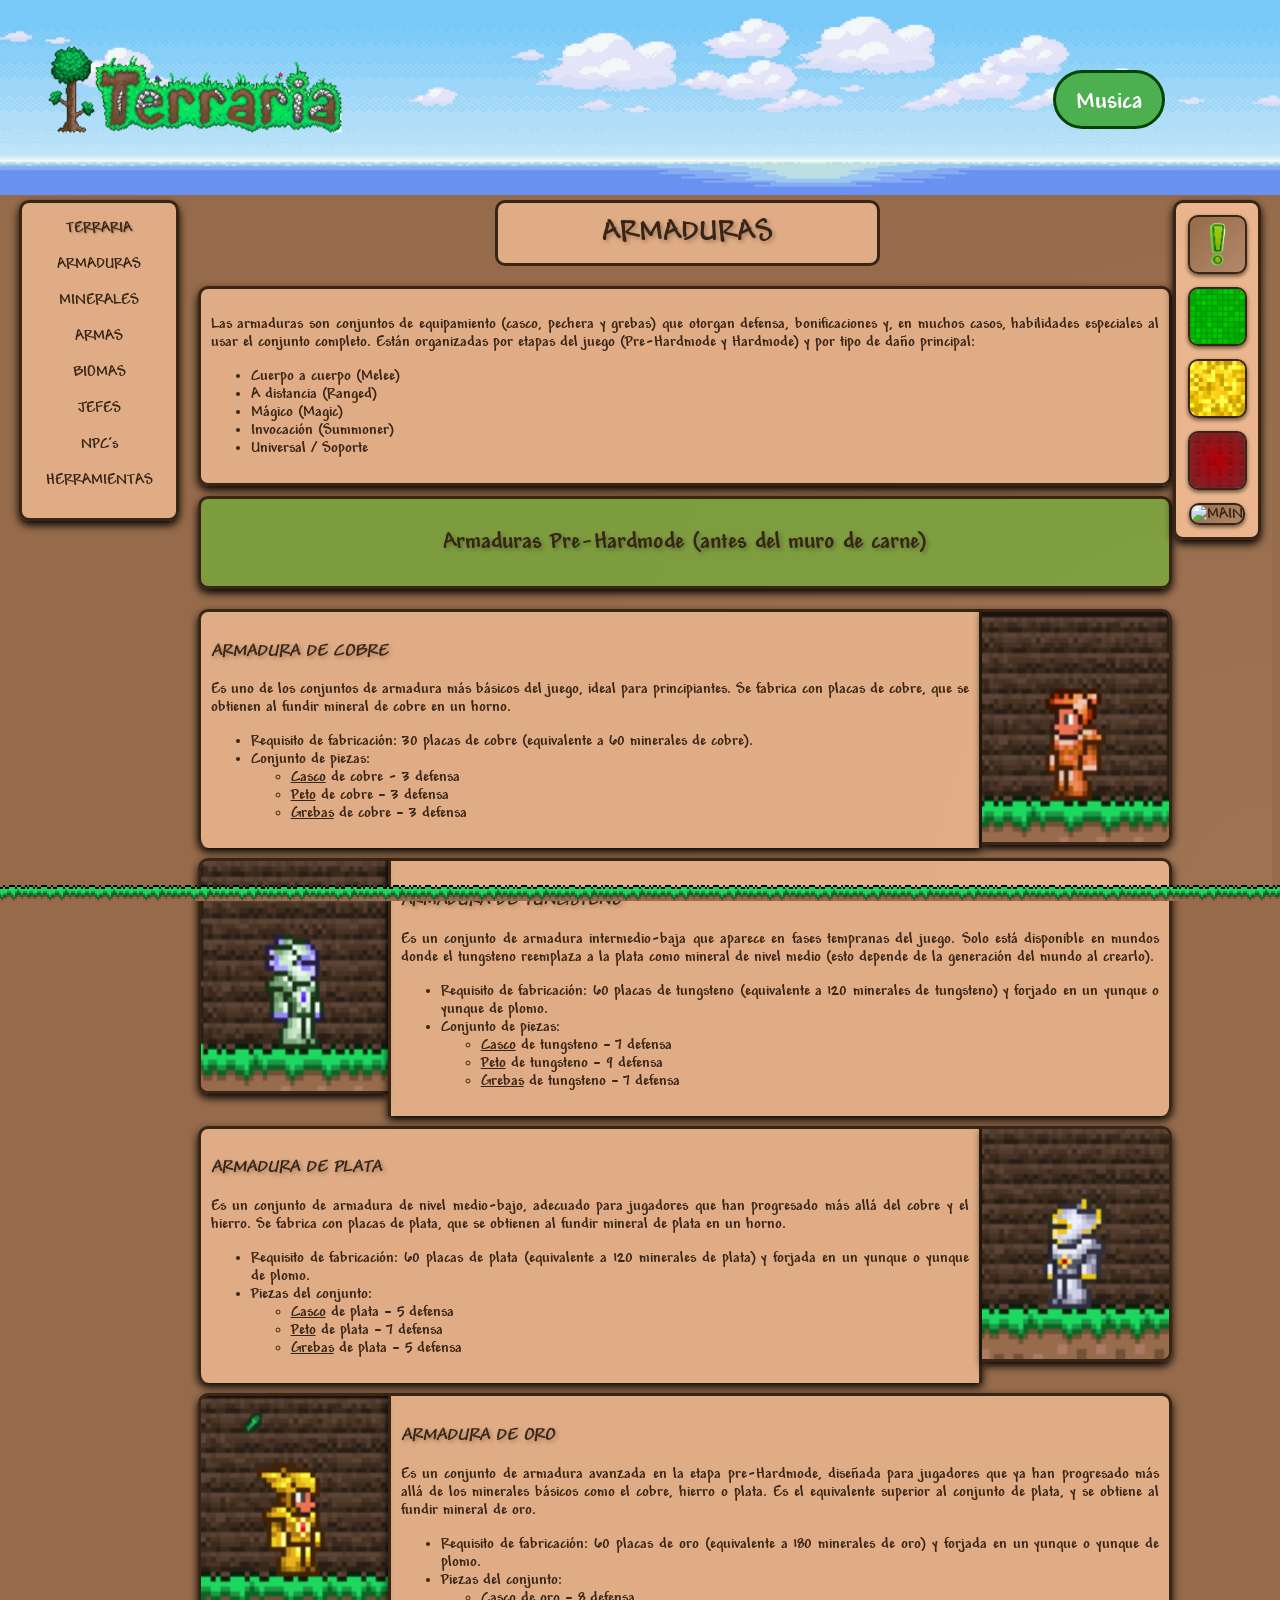
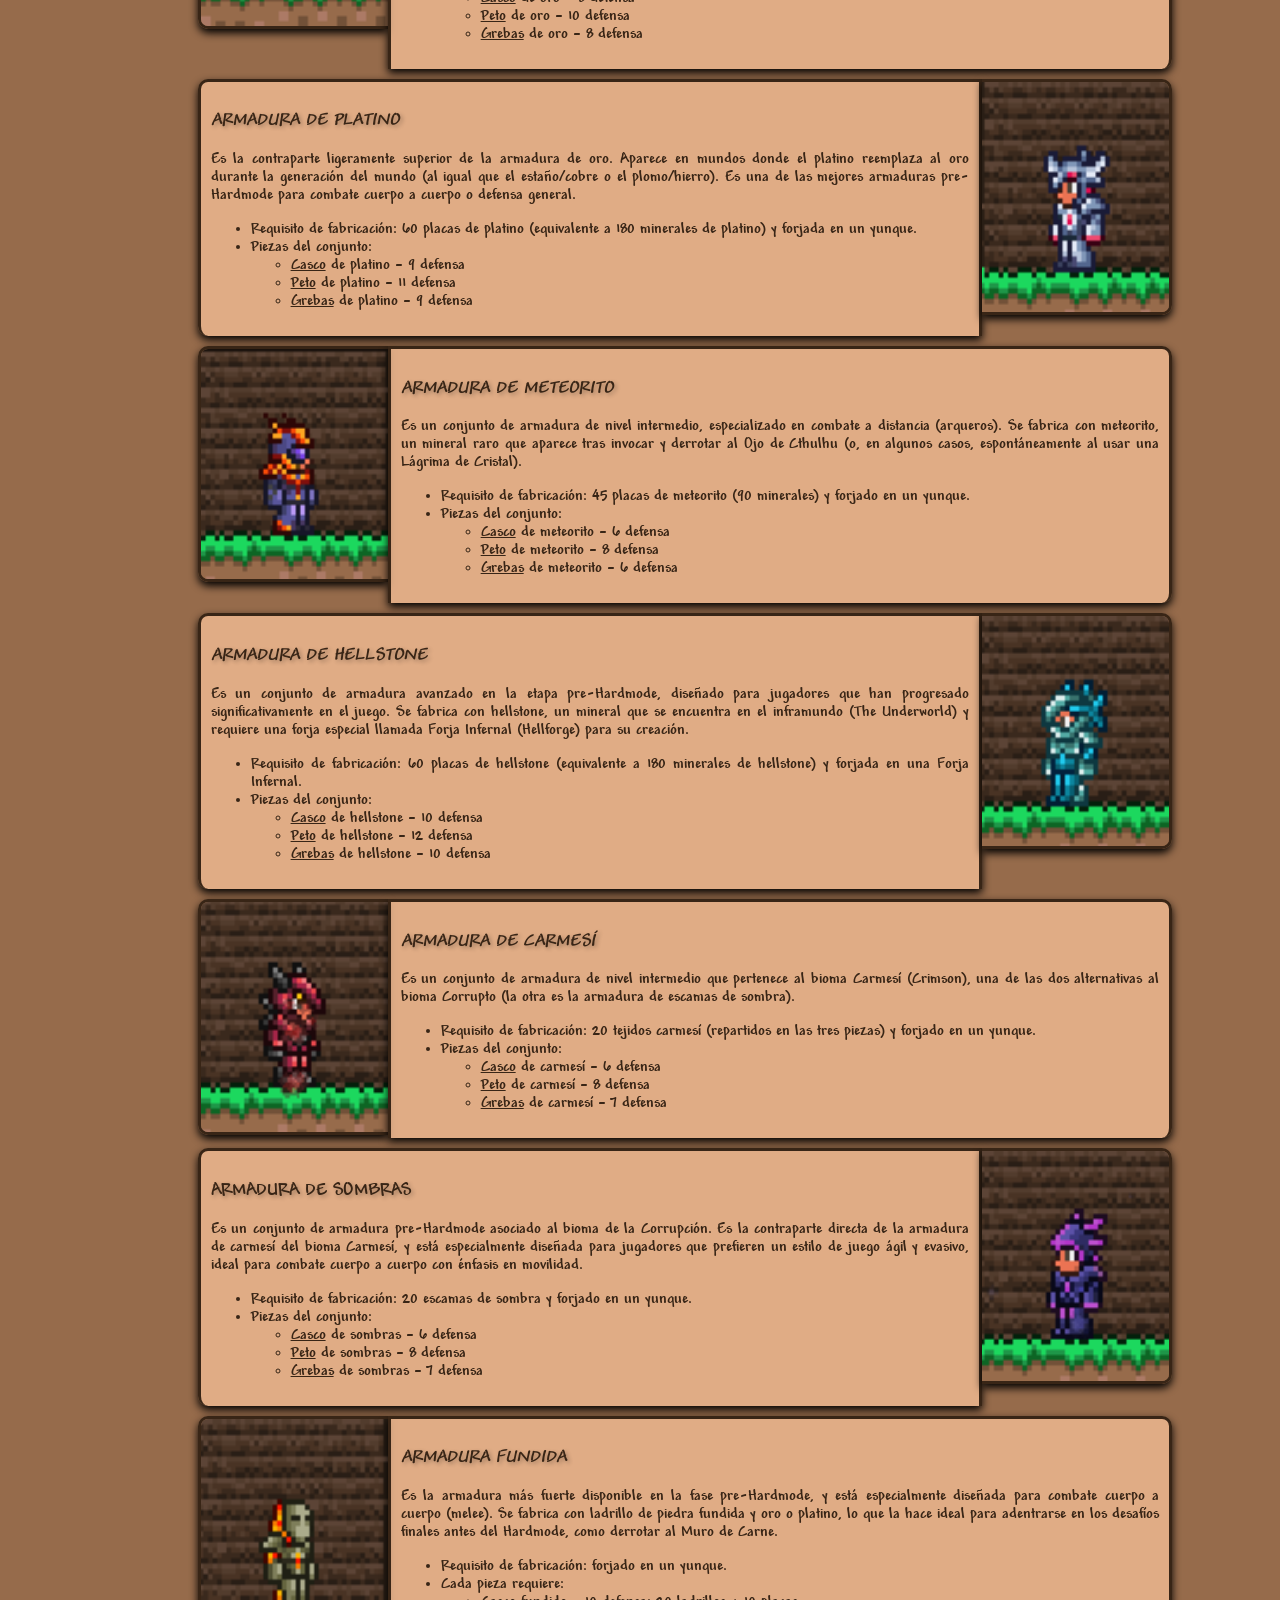
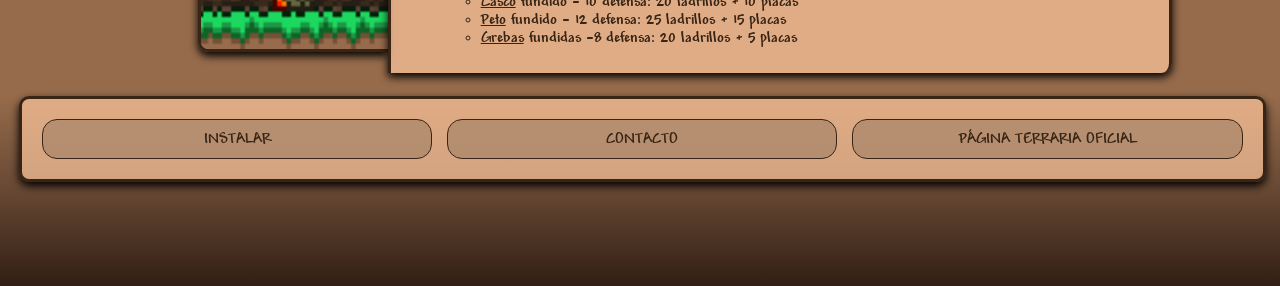
==== commit aeb49d28: "Macro-tanda de cambios para lo de aplicaciones js" ====
--- a/projecteLlenguatgesEquip1-master/html/armaduras.html
+++ b/projecteLlenguatgesEquip1-master/html/armaduras.html
@@ -6,6 +6,9 @@
     <link rel="icon" href="img/ARBOL.jpeg" type="image/x-icon">
     <link rel="stylesheet" href="../css/principal.css">
     <link rel="stylesheet" href="../css/armaduras.css">
+    <script src="../js/reloj.js"></script>
+    <script src="../js/alerts.js"></script>
+    <script src="../js/funciones.js"></script>
     <link rel="icon" href="../img/ARBOL.jpeg" type="image/x-icon">
 </head>
 <body>
@@ -50,9 +53,9 @@
         <!-- MENU SUB-ENLACES -->
         <div id="Menu2">
             <div class="menuimg2"> <a href="#Pre-Hardmode"> <img class="SubMenu" src="../img/Pre-Hard.webp" alt="Armas cuerpo a cuerpo">  </a> </div>
-            <div class="menuimg2"> <a href="#BAJO"> <img class="SubMenu" src="../img/facilterry.png"  alt="Armas a distancia">  </a> </div>
-            <div class="menuimg2"> <a href="#MEDIO"> <img class="SubMenu" src="../img/medioterry.png" alt="Armas mágicas"> </a> </div>
-            <div class="menuimg2"> <a href="#ALTO"> <img class="SubMenu" src="../img/dificilterry.png" alt="Armas de invocación"> </a> </div>
+            <div class="menuimg2"> <a href="#BAJO"> <img class="SubMenu" src="../img/Verde.webp"  alt="Armas a distancia">  </a> </div>
+            <div class="menuimg2"> <a href="#MEDIO"> <img class="SubMenu" src="../img/AMARILLO.webp" alt="Armas mágicas"> </a> </div>
+            <div class="menuimg2"> <a href="#ALTO"> <img class="SubMenu" src="../img/ROJO.webp" alt="Armas de invocación"> </a> </div>
             <div class="menuimg2"> <a href="#MAIN"> <img class="SubMenu" src="../img/TREE.webp" alt="MAIN"> </a> </div>
         </div>
 
@@ -255,4 +258,4 @@
         </div>
     </footer>
 </body>
-</html>
+</html>
--- a/projecteLlenguatgesEquip1-master/css/principal.css
+++ b/projecteLlenguatgesEquip1-master/css/principal.css
@@ -84,7 +84,7 @@
 /*  IMÁGENES    */
 
 .logo{
-    position: absolute;
+    position: fixed;
     width: 300px;
     height: auto;
     margin-left: 50px;
@@ -97,7 +97,7 @@
     background-image: url(../img/CESPED.webp);
     background-repeat: repeat-x;
     bottom: -35px;
-    position: absolute;
+    position: fixed;
 }
 
 .cespedFoter{
@@ -236,3 +236,328 @@
     background: linear-gradient(to bottom, rgba(150, 107, 75, 0.9) 0%, rgba(100, 70, 50, 0.95) 50%, rgba(50, 30, 20, 1) 100%);
 }
 
+/* ===== RELOJ - FECHA Y HORA ===== */
+
+#reloj {
+    position: fixed;
+    top: 155px;
+    left: 50%;
+    transform: translateX(-50%);
+    background-color: rgba(56, 37, 22, 0.75);
+    border: 2px solid #966b4b;
+    border-radius: 20px;
+    padding: 6px 18px;
+    display: flex;
+    align-items: center;
+    gap: 10px;
+    font-family: Andy, sans-serif;
+    font-size: 15px;
+    color: #ffd59e;
+    white-space: nowrap;
+    box-shadow: 0 2px 8px rgba(0, 0, 0, 0.7);
+    z-index: 1001;
+    letter-spacing: 0.5px;
+}
+
+.reloj-fecha {
+    color: #ffd59e;
+}
+
+.reloj-hora {
+    color: #ffe4b5;
+    font-weight: bold;
+}
+
+.reloj-separador {
+    color: #966b4b;
+    font-size: 18px;
+    line-height: 1;
+}
+
+
+
+/* ==========================================
+   BANNER DE IMÁGENES
+   ========================================== */
+#banner-wrapper {
+    position: relative;
+    width: 75%;
+    margin: 20px auto 20px 15%;
+    border-radius: 12px;
+    overflow: hidden;
+    border: 3.5px solid #382516;
+    box-shadow: 0 4px 12px rgba(0,0,0,0.8);
+    background: #382516;
+}
+
+#banner {
+    position: relative;
+    width: 100%;
+    height: 280px;
+}
+
+.banner-slide {
+    position: absolute;
+    inset: 0;
+    opacity: 0;
+    transition: opacity 0.7s ease;
+}
+
+.banner-slide.activo {
+    opacity: 1;
+}
+
+.banner-slide img {
+    width: 100%;
+    height: 100%;
+    object-fit: cover;
+    display: block;
+}
+
+.banner-texto {
+    position: absolute;
+    bottom: 0;
+    left: 0;
+    right: 0;
+    background: linear-gradient(transparent, rgba(56,37,22,0.92));
+    color: #ffd59e;
+    font-family: Andy, sans-serif;
+    font-size: 18px;
+    padding: 20px 20px 12px;
+    text-align: center;
+    text-shadow: 1px 1px 3px rgba(0,0,0,0.8);
+}
+
+.banner-btn {
+    position: absolute;
+    top: 50%;
+    transform: translateY(-50%);
+    background: rgba(56,37,22,0.75);
+    border: 2px solid #966b4b;
+    color: #ffd59e;
+    font-size: 22px;
+    width: 40px;
+    height: 40px;
+    border-radius: 50%;
+    cursor: pointer;
+    z-index: 10;
+    transition: background 0.3s;
+    display: flex;
+    align-items: center;
+    justify-content: center;
+}
+
+.banner-btn:hover { background: rgba(150,107,75,0.9); }
+
+#banner-prev { left: 10px; }
+#banner-next { right: 10px; }
+
+#banner-dots {
+    position: absolute;
+    bottom: 8px;
+    width: 100%;
+    display: flex;
+    justify-content: center;
+    gap: 8px;
+    z-index: 10;
+}
+
+.banner-dot {
+    width: 10px;
+    height: 10px;
+    border-radius: 50%;
+    background: rgba(255,213,158,0.5);
+    cursor: pointer;
+    border: 1px solid #966b4b;
+    transition: background 0.3s;
+}
+
+.banner-dot.dot-activo { background: #ffd59e; }
+
+
+/* ==========================================
+   BOTÓN ABRIR MODAL
+   ========================================== */
+.boton-modal-abrir {
+    background: linear-gradient(135deg, #966b4b, #5a3a21);
+    border: 2px solid #382516;
+    color: #ffd59e;
+    font-family: Andy, sans-serif;
+    font-size: 18px;
+    padding: 12px 30px;
+    border-radius: 10px;
+    cursor: pointer;
+    box-shadow: 0 4px 8px rgba(0,0,0,0.5);
+    transition: all 0.3s ease;
+}
+
+.boton-modal-abrir:hover {
+    background: linear-gradient(135deg, #b08060, #7a5030);
+    transform: translateY(-2px);
+    box-shadow: 0 6px 12px rgba(0,0,0,0.6);
+}
+
+
+/* ==========================================
+   MODAL
+   ========================================== */
+#modal-objeto {
+    position: fixed;
+    inset: 0;
+    background: rgba(0,0,0,0.7);
+    z-index: 10000;
+    display: flex;
+    align-items: center;
+    justify-content: center;
+}
+
+#modal-contenido {
+    background: rgba(255,200,158,0.97);
+    border: 3.5px solid #382516;
+    border-radius: 12px;
+    padding: 30px;
+    width: 420px;
+    max-width: 90vw;
+    box-shadow: 0 8px 24px rgba(0,0,0,0.8);
+    font-family: Andy, sans-serif;
+}
+
+#modal-contenido h2 {
+    color: #382516;
+    margin: 0 0 20px 0;
+    text-align: center;
+    font-size: 22px;
+    border-bottom: 2px solid #966b4b;
+    padding-bottom: 10px;
+}
+
+#modal-contenido label {
+    display: block;
+    color: #382516;
+    font-size: 14px;
+    margin: 10px 0 4px;
+    font-weight: bold;
+}
+
+#modal-contenido input,
+#modal-contenido select,
+#modal-contenido textarea {
+    width: 100%;
+    box-sizing: border-box;
+    padding: 8px 10px;
+    border: 2px solid #966b4b;
+    border-radius: 6px;
+    background: rgba(255,220,180,0.8);
+    color: #382516;
+    font-family: Andy, sans-serif;
+    font-size: 14px;
+}
+
+#modal-contenido input:focus,
+#modal-contenido select:focus,
+#modal-contenido textarea:focus {
+    outline: none;
+    border-color: #4CAF50;
+    box-shadow: 0 0 6px rgba(76,175,80,0.5);
+}
+
+.modal-botones {
+    display: flex;
+    gap: 12px;
+    margin-top: 20px;
+}
+
+.modal-botones button {
+    flex: 1;
+    padding: 10px;
+    border-radius: 8px;
+    font-family: Andy, sans-serif;
+    font-size: 15px;
+    cursor: pointer;
+    border: 2px solid #382516;
+    transition: all 0.3s;
+}
+
+.modal-botones button[type="submit"] {
+    background: linear-gradient(135deg, #4CAF50, #45a049);
+    color: white;
+}
+
+.modal-botones button[type="button"] {
+    background: linear-gradient(135deg, #f44336, #da190b);
+    color: white;
+}
+
+.modal-botones button:hover { opacity: 0.85; transform: translateY(-1px); }
+
+
+/* ==========================================
+   SELECTS ENCADENADOS
+   ========================================== */
+#selects-wrapper {
+    width: 75%;
+    margin: 20px auto 20px 15%;
+    background: rgba(255,200,158,0.7);
+    border: 3.5px solid #382516;
+    border-radius: 10px;
+    padding: 20px;
+    box-shadow: 0 4px 8px rgba(0,0,0,0.7);
+}
+
+#selects-wrapper h2 {
+    color: #382516;
+    margin: 0 0 15px 0;
+    font-size: 20px;
+    border-bottom: 2px solid #966b4b;
+    padding-bottom: 8px;
+}
+
+.selects-fila {
+    display: flex;
+    gap: 15px;
+    flex-wrap: wrap;
+}
+
+.selects-fila select {
+    flex: 1;
+    min-width: 180px;
+    padding: 10px;
+    border: 2px solid #966b4b;
+    border-radius: 8px;
+    background: rgba(150,107,75,0.8);
+    color: #ffd59e;
+    font-family: Andy, sans-serif;
+    font-size: 15px;
+    cursor: pointer;
+}
+
+.selects-fila select:focus {
+    outline: none;
+    border-color: #4CAF50;
+}
+
+#selects-resultado {
+    margin-top: 20px;
+    display: flex;
+    align-items: center;
+    gap: 20px;
+    flex-wrap: wrap;
+}
+
+#select-imagen {
+    width: 120px;
+    height: 120px;
+    object-fit: contain;
+    border: 2px solid #966b4b;
+    border-radius: 8px;
+    background: rgba(255,220,180,0.5);
+    padding: 8px;
+}
+
+#select-texto {
+    flex: 1;
+    color: #382516;
+    font-size: 15px;
+    line-height: 1.6;
+    min-width: 200px;
+}
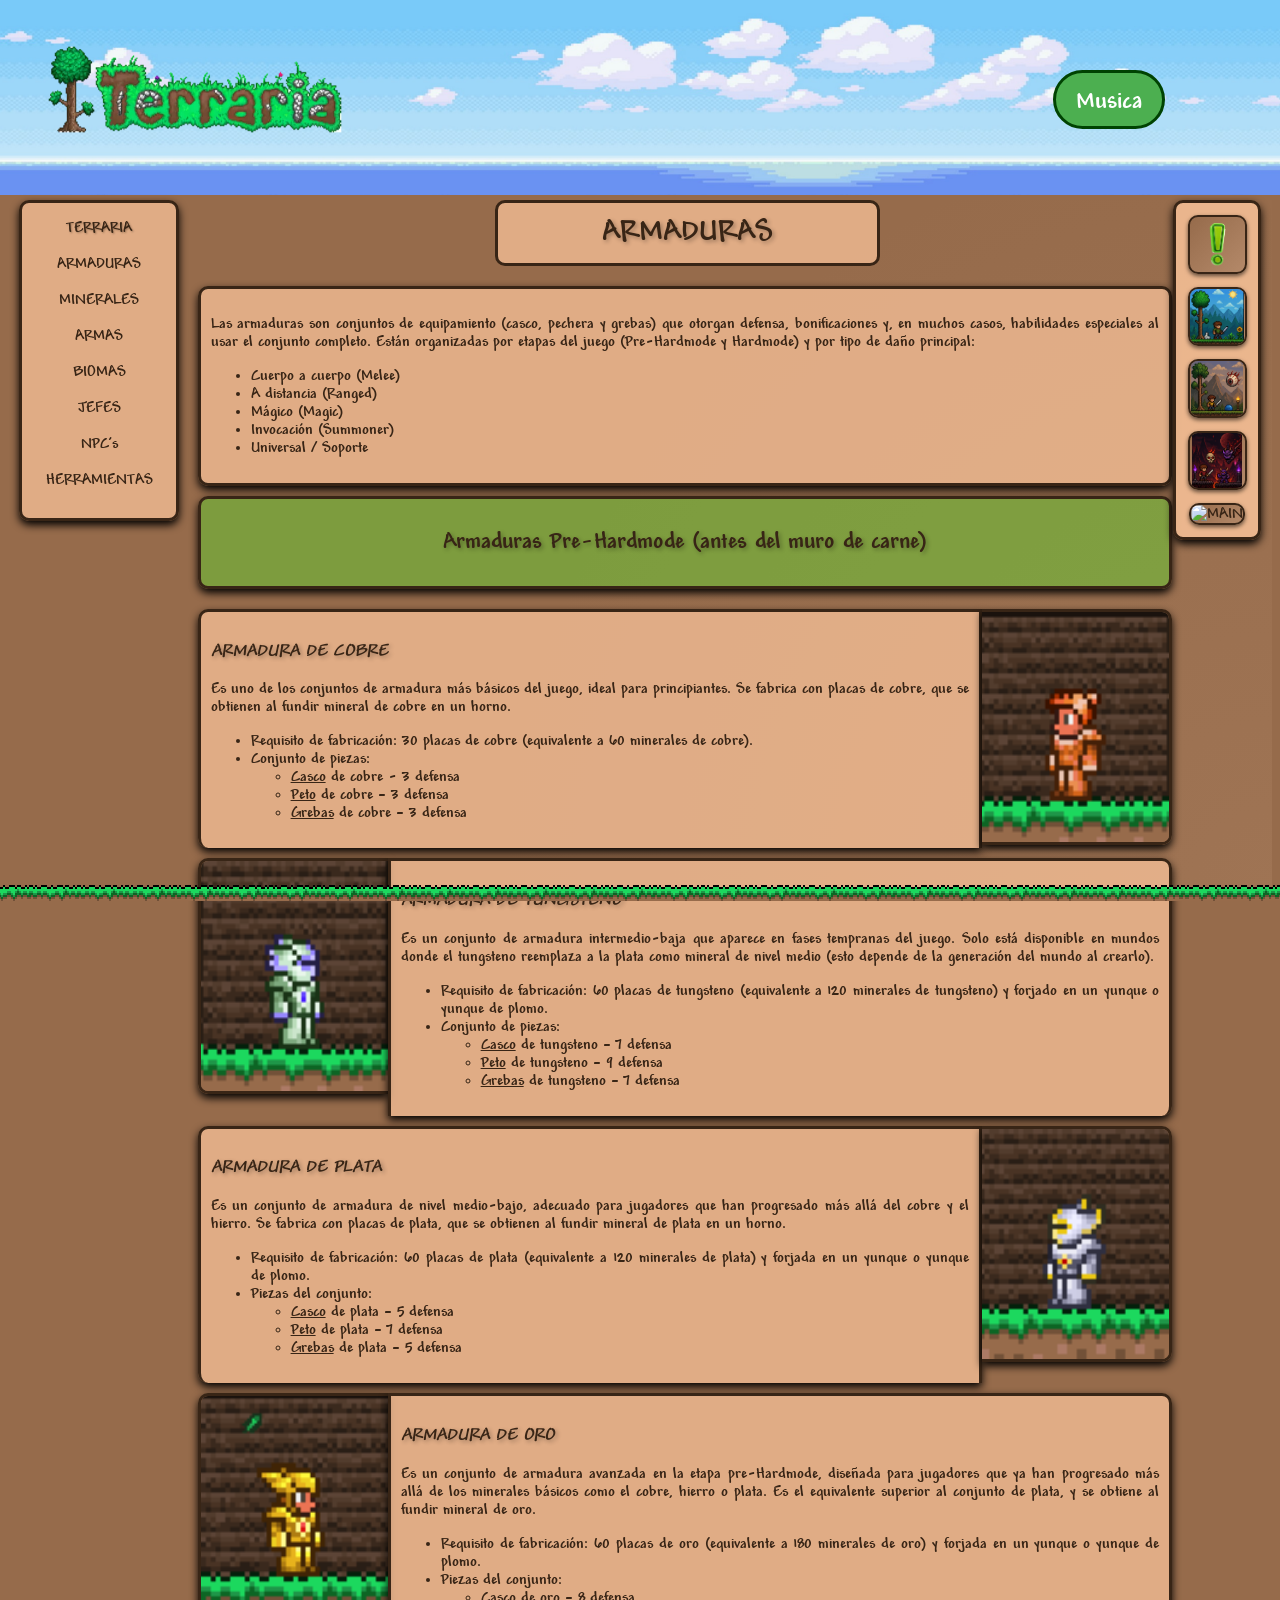
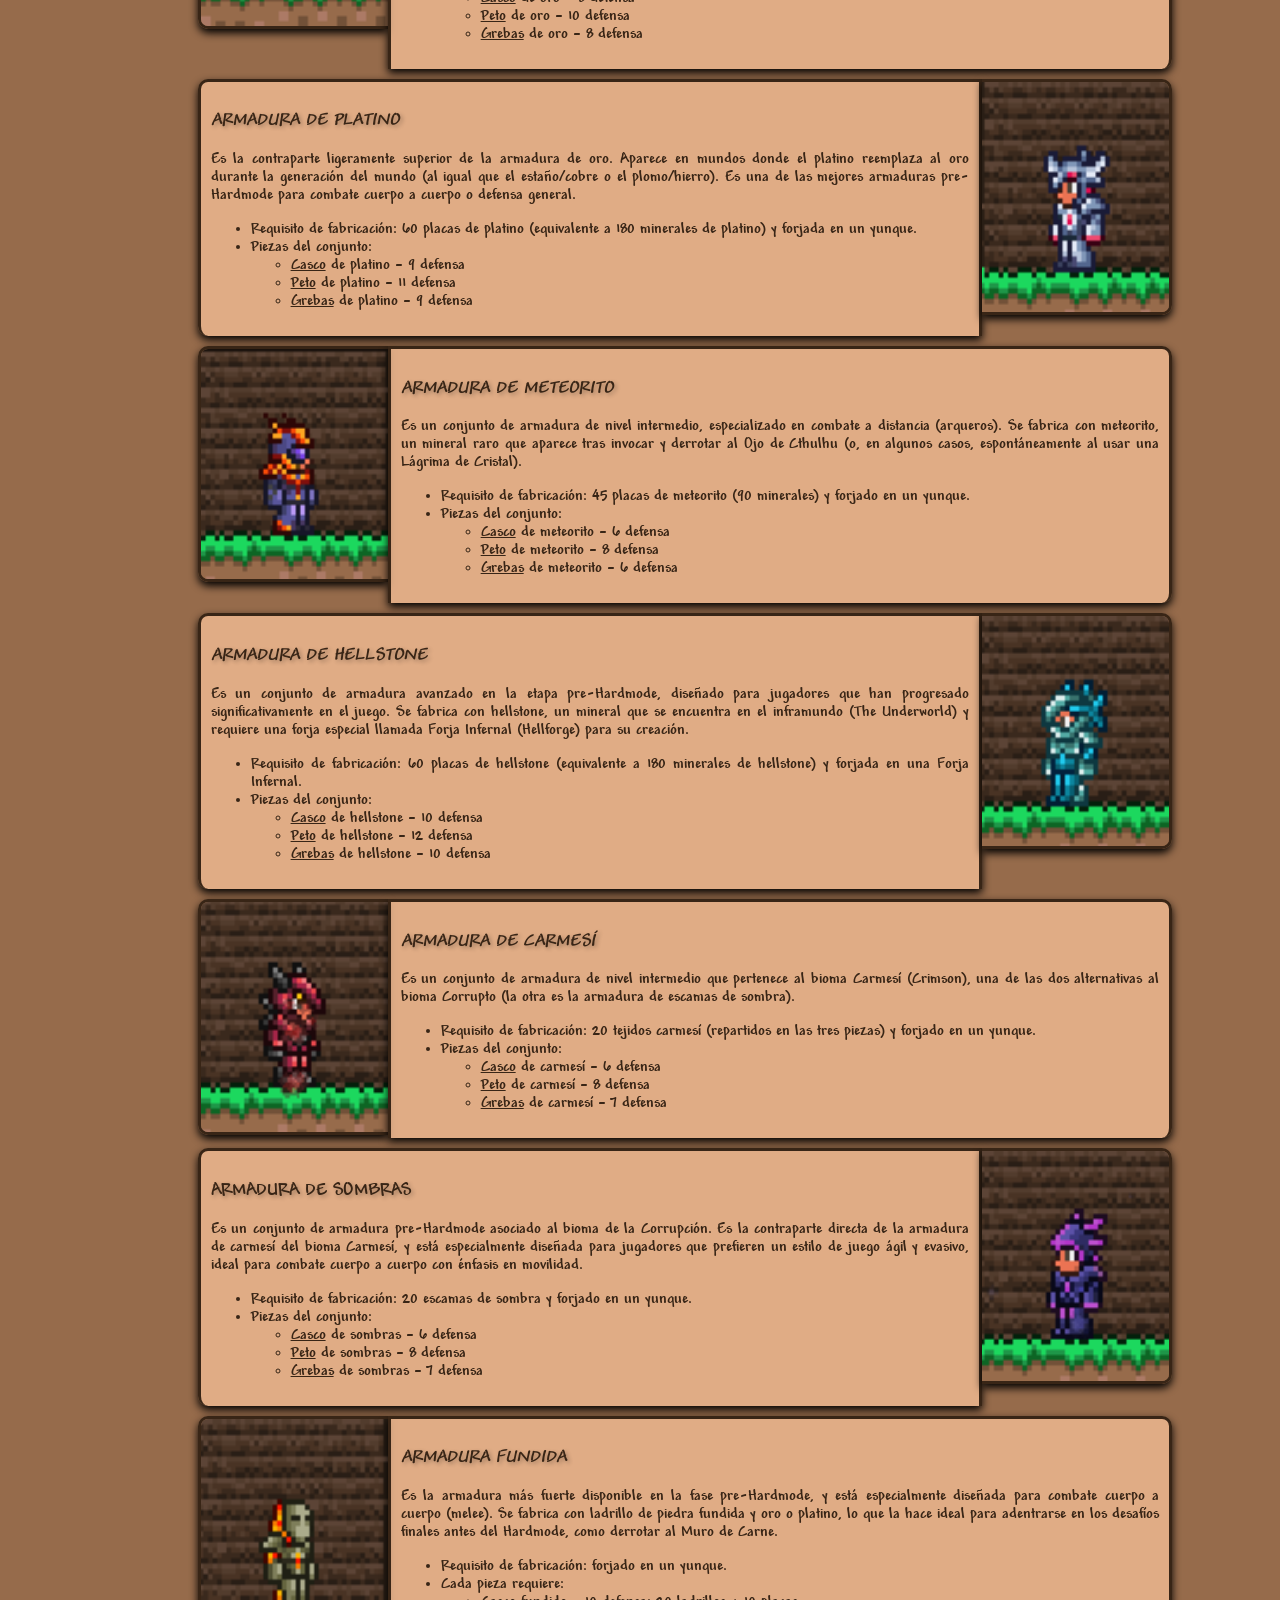
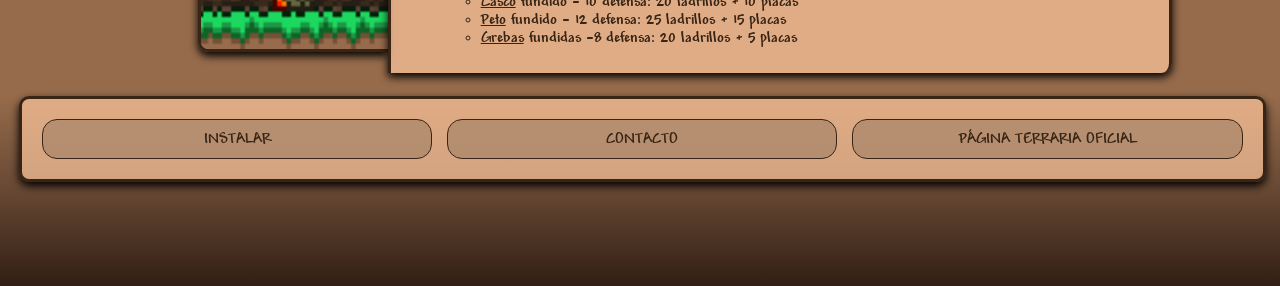
==== commit 288d3494: "Merge aeb49d28e48b2f3593214cb023682675ebed0b65 into 422ec3a6dca3d920639c98159c74dbe280e5b7da" ====
--- a/projecteLlenguatgesEquip1-master/html/armaduras.html
+++ b/projecteLlenguatgesEquip1-master/html/armaduras.html
@@ -53,9 +53,9 @@
         <!-- MENU SUB-ENLACES -->
         <div id="Menu2">
             <div class="menuimg2"> <a href="#Pre-Hardmode"> <img class="SubMenu" src="../img/Pre-Hard.webp" alt="Armas cuerpo a cuerpo">  </a> </div>
-            <div class="menuimg2"> <a href="#BAJO"> <img class="SubMenu" src="../img/Verde.webp"  alt="Armas a distancia">  </a> </div>
-            <div class="menuimg2"> <a href="#MEDIO"> <img class="SubMenu" src="../img/AMARILLO.webp" alt="Armas mágicas"> </a> </div>
-            <div class="menuimg2"> <a href="#ALTO"> <img class="SubMenu" src="../img/ROJO.webp" alt="Armas de invocación"> </a> </div>
+            <div class="menuimg2"> <a href="#BAJO"> <img class="SubMenu" src="../img/facilterry.png"  alt="Armas a distancia">  </a> </div>
+            <div class="menuimg2"> <a href="#MEDIO"> <img class="SubMenu" src="../img/medioterry.png" alt="Armas mágicas"> </a> </div>
+            <div class="menuimg2"> <a href="#ALTO"> <img class="SubMenu" src="../img/dificilterry.png" alt="Armas de invocación"> </a> </div>
             <div class="menuimg2"> <a href="#MAIN"> <img class="SubMenu" src="../img/TREE.webp" alt="MAIN"> </a> </div>
         </div>
 
